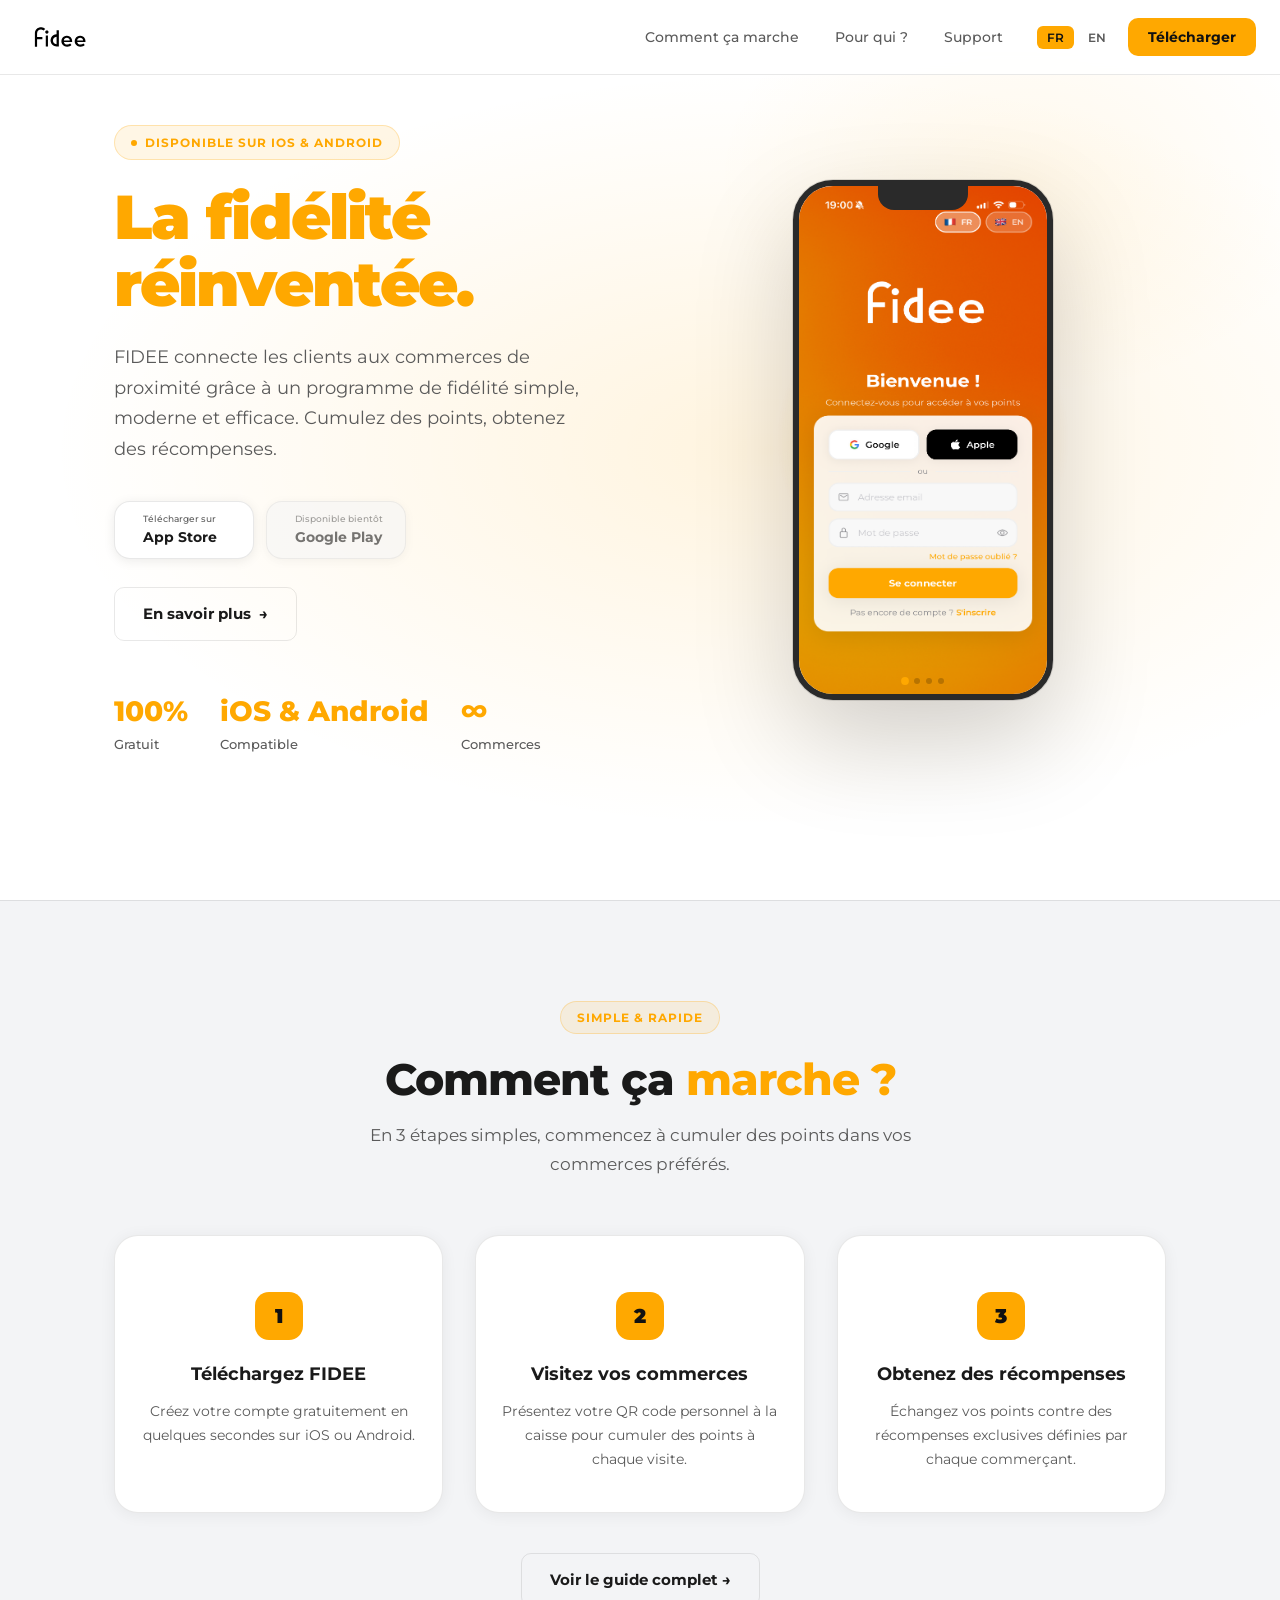
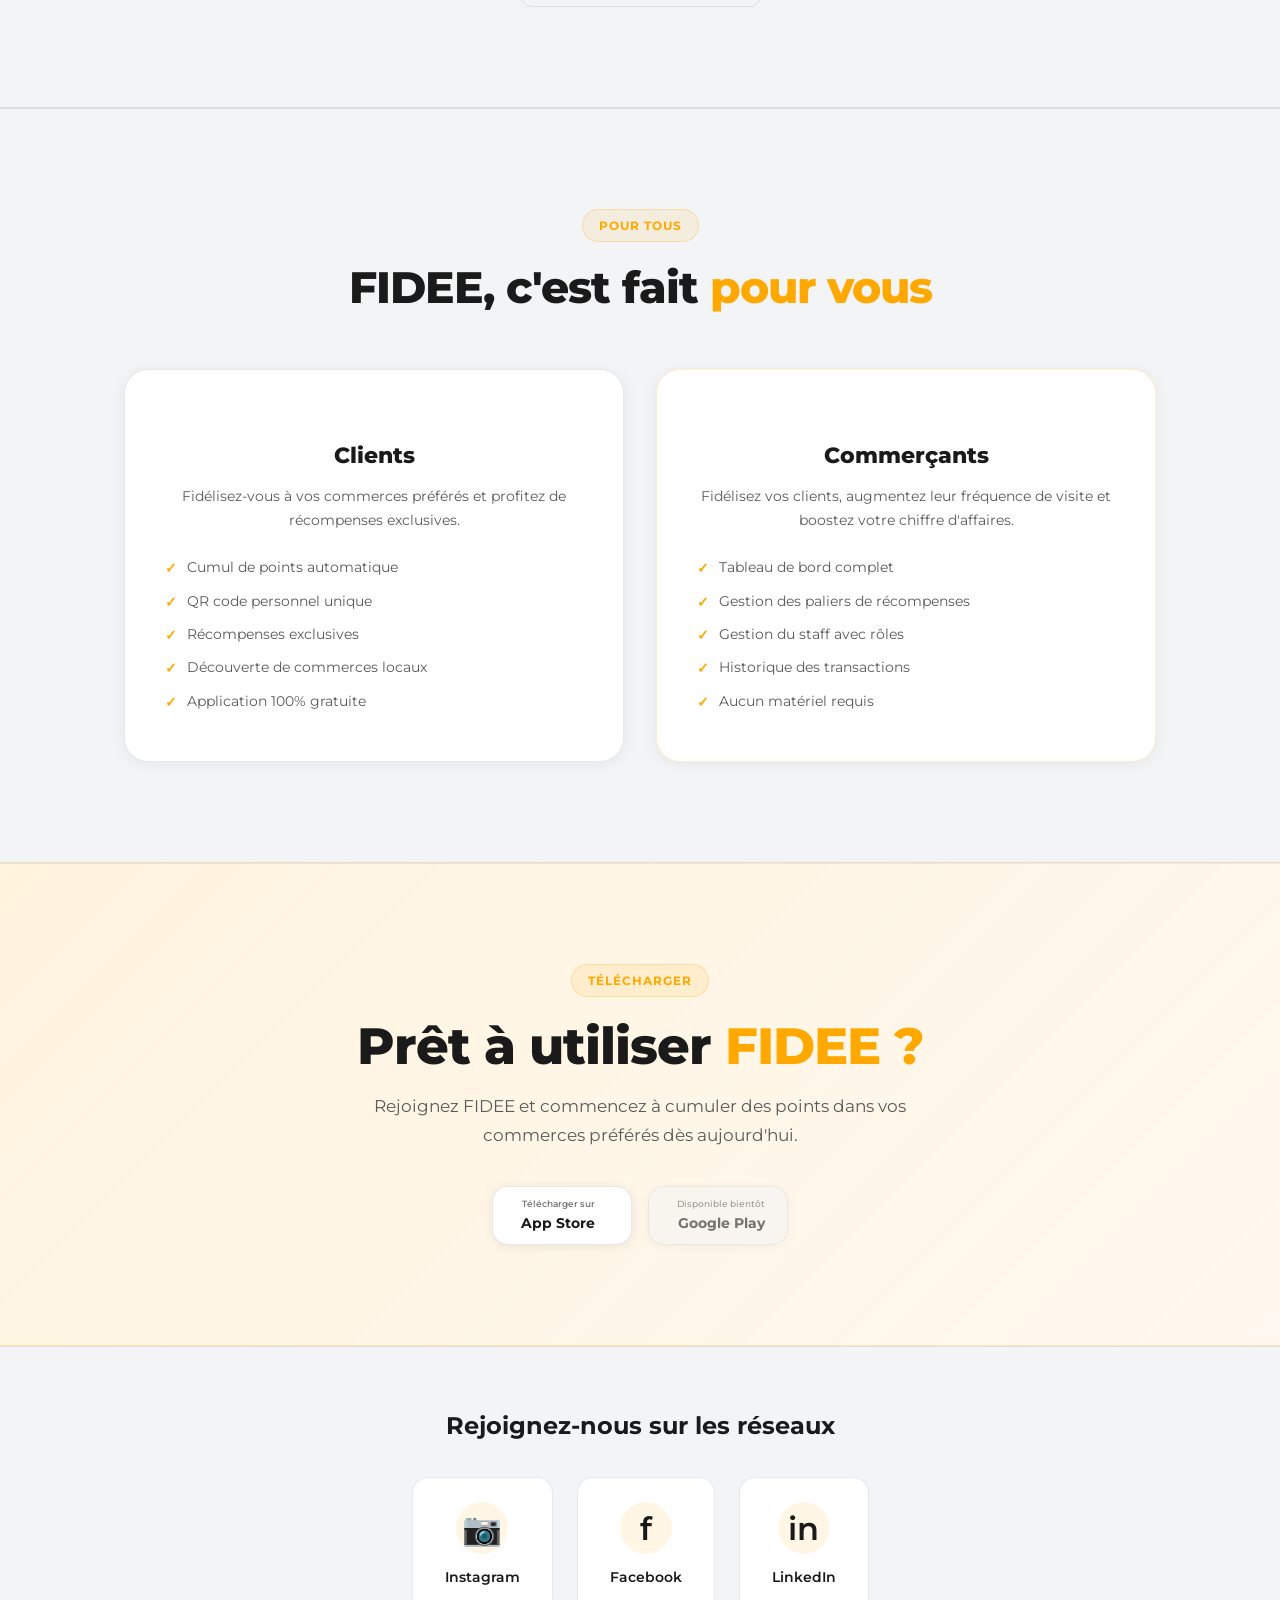
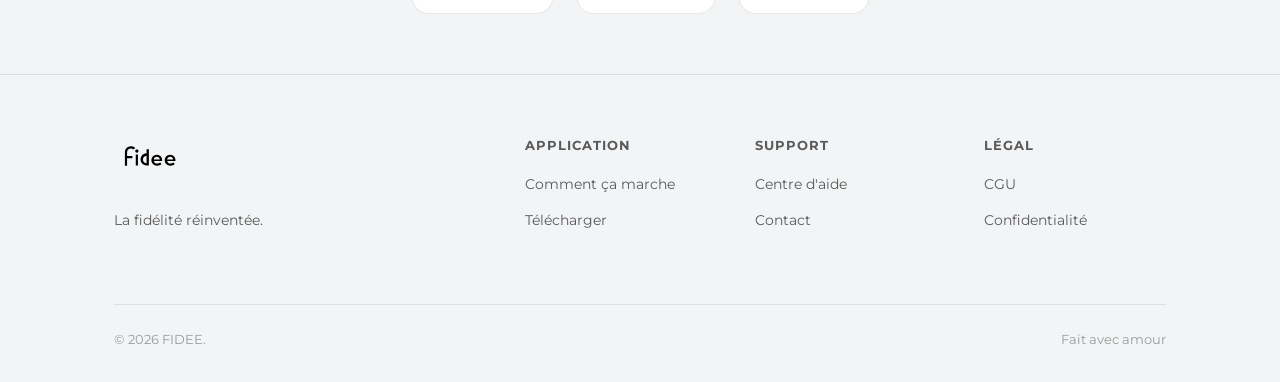
==== index.html @ 2df299da "RS" ====
<!DOCTYPE html>
<html lang="fr">
<head>
  <meta charset="UTF-8">
  <meta name="viewport" content="width=device-width, initial-scale=1.0">
  <title>FIDEE — La fidélité réinventée</title>
  <meta name="description" content="FIDEE connecte les clients aux commerces locaux grâce à un programme de fidélité simple, moderne et efficace.">
  <link rel="icon" type="image/png" href="Design%20sans%20titre%20(1).png">
  <link rel="stylesheet" href="style.css">
  <style>
    /* HERO */
    .hero {
      min-height: 100vh;
      display: flex;
      align-items: center;
      position: relative;
      overflow: hidden;
      padding-top: 80px;
    }

    .hero-bg {
      position: absolute;
      inset: 0;
      background: radial-gradient(ellipse 80% 60% at 60% 50%, rgba(255,168,0,0.13) 0%, transparent 70%),
                  radial-gradient(ellipse 40% 40% at 80% 20%, rgba(255,168,0,0.08) 0%, transparent 60%);
    }

    .hero-grid {
      display: grid;
      grid-template-columns: 1fr 1fr;
      gap: 80px;
      align-items: center;
      position: relative;
      z-index: 1;
    }

    .hero-tag {
      display: inline-flex;
      align-items: center;
      gap: 8px;
      background: rgba(255,168,0,0.1);
      border: 1px solid rgba(255,168,0,0.25);
      border-radius: 100px;
      padding: 7px 16px;
      font-size: 12px;
      font-weight: 700;
      color: var(--primary);
      text-transform: uppercase;
      letter-spacing: 1px;
      margin-bottom: 24px;
      animation: fadeUp 0.5s ease forwards;
    }

    .hero-dot {
      width: 6px; height: 6px;
      background: var(--primary);
      border-radius: 50%;
      animation: pulse 2s infinite;
    }

    .hero-title {
      font-size: clamp(38px, 5vw, 62px);
      font-weight: 900;
      line-height: 1.08;
      letter-spacing: -2px;
      margin-bottom: 24px;
      animation: fadeUp 0.5s ease 0.1s both forwards;
    }

    .hero-title span { color: var(--primary); }

    .hero-subtitle {
      font-size: 18px;
      color: var(--text-secondary);
      line-height: 1.7;
      margin-bottom: 36px;
      max-width: 480px;
      animation: fadeUp 0.5s ease 0.2s both forwards;
    }

    .hero-btns {
      display: flex;
      gap: 12px;
      flex-wrap: wrap;
      animation: fadeUp 0.5s ease 0.3s both forwards;
    }

    .hero-stats {
      display: flex;
      gap: 32px;
      margin-top: 48px;
      animation: fadeUp 0.5s ease 0.4s both forwards;
    }

    .hero-stat-value {
      font-size: 28px;
      font-weight: 800;
      color: var(--primary);
    }

    .hero-stat-label {
      font-size: 13px;
      color: var(--text-secondary);
      font-weight: 500;
    }

    /* PHONE MOCKUP */
    .phone-wrapper {
      display: flex;
      justify-content: center;
      align-items: center;
      position: relative;
      animation: fadeUp 0.5s ease 0.2s both forwards;
    }

    .phone-glow {
      position: absolute;
      width: 300px;
      height: 300px;
      background: radial-gradient(circle, rgba(255,168,0,0.28) 0%, transparent 70%);
      border-radius: 50%;
      animation: float 4s ease-in-out infinite;
    }

    .phone {
      width: 260px;
      height: 520px;
      background: var(--card);
      border-radius: 40px;
      border: 6px solid #2A2A2A;
      box-shadow: 0 40px 100px rgba(0,0,0,0.18), 0 0 0 1px rgba(0,0,0,0.12);
      overflow: hidden;
      position: relative;
      animation: float 4s ease-in-out infinite;
    }

    .phone-notch {
      position: absolute;
      top: 0;
      left: 50%;
      transform: translateX(-50%);
      width: 90px;
      height: 24px;
      background: #2A2A2A;
      border-radius: 0 0 16px 16px;
      z-index: 3;
    }

    .phone-carousel {
      position: relative;
      width: 100%;
      height: 100%;
      overflow: hidden;
    }

    .phone-carousel-track {
      display: flex;
      height: 100%;
      transition: transform 0.5s ease;
    }

    .phone-carousel-slide {
      min-width: 100%;
      height: 100%;
      object-fit: fill;
      display: block;
    }

    .phone-carousel-dots {
      position: absolute;
      bottom: 10px;
      left: 50%;
      transform: translateX(-50%);
      display: flex;
      gap: 6px;
      z-index: 2;
    }

    .phone-carousel-dot {
      width: 6px;
      height: 6px;
      border-radius: 50%;
      background: rgba(0,0,0,0.2);
      cursor: pointer;
      transition: background 0.3s, transform 0.3s;
    }

    .phone-carousel-dot.active {
      background: var(--primary);
      transform: scale(1.3);
    }

    /* HOW IT WORKS */
    .how-bg {
      background: var(--dark-2);
      border-top: 1px solid var(--border);
      border-bottom: 1px solid var(--border);
    }

    .steps {
      display: grid;
      grid-template-columns: repeat(3, 1fr);
      gap: 32px;
      margin-top: 56px;
    }

    .step {
      text-align: center;
      padding: 40px 24px;
      background: #FFFFFF;
      border: 1px solid var(--border);
      border-radius: var(--radius-xl);
      position: relative;
      transition: all 0.3s;
      box-shadow: 0 2px 16px rgba(0,0,0,0.06);
    }

    .step:hover {
      border-color: rgba(255,168,0,0.3);
      transform: translateY(-6px);
    }

    .step-num {
      width: 48px;
      height: 48px;
      background: var(--primary);
      color: #111111;
      font-weight: 900;
      font-size: 20px;
      border-radius: 14px;
      display: flex;
      align-items: center;
      justify-content: center;
      margin: 0 auto 20px;
    }

    .step-emoji {
      font-size: 40px;
      margin-bottom: 16px;
      display: block;
    }

    .step h3 {
      font-size: 18px;
      font-weight: 700;
      margin-bottom: 12px;
    }

    .step p {
      font-size: 14px;
      color: var(--text-secondary);
      line-height: 1.7;
    }

    /* FEATURES */
    .features-grid {
      display: grid;
      grid-template-columns: 1fr 1fr;
      gap: 24px;
      margin-top: 56px;
    }

    .feature-card {
      background: #FFFFFF;
      border: 1px solid var(--border);
      border-radius: var(--radius-xl);
      padding: 36px;
      transition: all 0.3s;
      box-shadow: 0 2px 16px rgba(0,0,0,0.06);
    }

    .feature-card:hover {
      border-color: rgba(255,168,0,0.2);
      transform: translateY(-4px);
    }

    .feature-card.featured {
      background: linear-gradient(135deg, rgba(255,168,0,0.14) 0%, rgba(255,140,0,0.06) 100%);
      border-color: rgba(255,168,0,0.35);
      grid-column: 1 / -1;
    }

    .feature-icon {
      font-size: 36px;
      margin-bottom: 20px;
      display: block;
    }

    .feature-card h3 {
      font-size: 20px;
      font-weight: 700;
      margin-bottom: 12px;
    }

    .feature-card p {
      font-size: 14px;
      color: var(--text-secondary);
      line-height: 1.7;
    }

    /* FOR WHOM */
    .for-whom-grid {
      display: flex;
      justify-content: center;
      gap: 32px;
      margin-top: 56px;
      max-width: 1040px;
      margin-left: auto;
      margin-right: auto;
      flex-wrap: wrap;
    }

    .audience-card {
      background: #FFFFFF;
      border: 1px solid var(--border);
      border-radius: var(--radius-xl);
      padding: 48px 40px;
      text-align: center;
      transition: all 0.3s;
      flex: 1 1 420px;
      max-width: 500px;
      box-shadow: 0 2px 16px rgba(0,0,0,0.06);
    }

    .audience-card:hover {
      border-color: rgba(255,168,0,0.3);
      transform: translateY(-6px);
    }

    .audience-emoji {
      font-size: 52px;
      margin-bottom: 20px;
      display: block;
    }

    .audience-card h3 {
      font-size: 22px;
      font-weight: 800;
      margin-bottom: 12px;
    }

    .audience-card p {
      font-size: 14px;
      color: var(--text-secondary);
      line-height: 1.7;
      margin-bottom: 24px;
    }

    .audience-perks {
      list-style: none;
      text-align: left;
      display: flex;
      flex-direction: column;
      gap: 10px;
    }

    .audience-perks li {
      display: flex;
      align-items: flex-start;
      gap: 10px;
      font-size: 14px;
      color: var(--text-secondary);
    }

    .audience-perks li::before {
      content: '✓';
      color: var(--primary);
      font-weight: 800;
      flex-shrink: 0;
      margin-top: 1px;
    }

    /* CTA */
    .cta-section {
      background: linear-gradient(135deg, rgba(255,168,0,0.13) 0%, rgba(255,140,0,0.06) 100%);
      border-top: 1px solid rgba(255,168,0,0.22);
      border-bottom: 1px solid rgba(255,168,0,0.22);
      text-align: center;
      padding: 100px 0;
    }

    .cta-section .section-title { font-size: clamp(32px, 4vw, 52px); }

    .store-btns {
      display: flex;
      gap: 16px;
      justify-content: center;
      margin-top: 36px;
      flex-wrap: wrap;
    }

    .store-btn {
      display: flex;
      align-items: center;
      gap: 12px;
      background: #FFFFFF;
      border: 1.5px solid var(--border);
      border-radius: var(--radius);
      padding: 10px 16px;
      text-decoration: none;
      color: var(--text);
      transition: all 0.2s;
      min-width: 140px;
      box-shadow: 0 2px 12px rgba(0,0,0,0.08);
    }

    .store-btn:hover {
      border-color: var(--primary);
      transform: translateY(-2px);
    }

    .store-btn-disabled {
      opacity: 0.6;
      cursor: not-allowed;
      background: #F5F5F5;
    }

    .store-btn-disabled:hover {
      transform: none;
      border-color: var(--border);
    }

    .store-btn-icon { font-size: 24px; }

    .store-btn-sub {
      font-size: 9px;
      color: var(--text-secondary);
      font-weight: 500;
    }

    .store-btn-name {
      font-size: 14px;
      font-weight: 700;
    }

    /* SOCIAL SECTION */
    .social-section {
      padding: 60px 0;
      background: var(--dark-2);
      border-top: 1px solid var(--border);
    }

    .social-title {
      font-size: 24px;
      font-weight: 700;
      margin-bottom: 32px;
      color: var(--text);
    }

    .social-links {
      display: flex;
      justify-content: center;
      gap: 24px;
      flex-wrap: wrap;
    }

    .social-btn {
      display: flex;
      flex-direction: column;
      align-items: center;
      gap: 12px;
      padding: 24px 32px;
      background: var(--card);
      border: 1.5px solid var(--border);
      border-radius: var(--radius);
      text-decoration: none;
      color: var(--text);
      font-weight: 600;
      font-size: 14px;
      transition: all 0.3s;
    }

    .social-btn:hover {
      border-color: var(--primary);
      transform: translateY(-4px);
      box-shadow: 0 8px 24px rgba(0,0,0,0.1);
    }

    .social-icon {
      font-size: 32px;
      display: flex;
      align-items: center;
      justify-content: center;
      width: 52px;
      height: 52px;
      background: rgba(255,168,0,0.1);
      border-radius: 50%;
    }

    .social-btn.instagram:hover .social-icon {
      background: linear-gradient(135deg, #667eea 0%, #764ba2 100%);
      color: white;
    }

    .social-btn.facebook:hover .social-icon {
      background: #1877F2;
      color: white;
    }

    .social-btn.linkedin:hover .social-icon {
      background: #0A66C2;
      color: white;
    }

    @media (max-width: 768px) {
      .social-section { padding: 40px 0; }
      .social-links { gap: 16px; }
      .social-btn { padding: 16px 20px; }
      .social-icon { width: 40px; height: 40px; font-size: 24px; }
      .hero-grid { grid-template-columns: 1fr; gap: 48px; }
      .phone-wrapper { order: -1; }
      .steps { grid-template-columns: 1fr; }
      .features-grid { grid-template-columns: 1fr; }
      .feature-card.featured { grid-column: auto; }
      .for-whom-grid {
        flex-direction: column;
        align-items: center;
      }
      .audience-card {
        width: 100%;
        max-width: 560px;
      }
      .hero-stats { gap: 20px; }
    }
  </style>
</head>
<body>

<div id="navbar-placeholder"></div>
<div id="mobilenav-placeholder"></div>

<!-- HERO -->
<section class="hero">
  <div class="hero-bg"></div>
  <div class="container">
    <div class="hero-grid">
      <div>
        <div class="hero-tag">
          <span class="hero-dot"></span>
          <span data-fr="Disponible sur iOS & Android" data-en="Available on iOS & Android">Disponible sur iOS & Android</span>
        </div>
        <h1 class="hero-title">
          <span data-fr="La fidélité" data-en="Loyalty">La fidélité</span><br>
          <span data-fr="réinventée." data-en="reinvented.">réinventée.</span>
        </h1>
        <p class="hero-subtitle" data-fr="FIDEE connecte les clients aux commerces de proximité grâce à un programme de fidélité simple, moderne et efficace. Cumulez des points, obtenez des récompenses." data-en="FIDEE connects customers to local businesses through a simple, modern and effective loyalty program. Earn points, get rewards.">
          FIDEE connecte les clients aux commerces de proximité grâce à un programme de fidélité simple, moderne et efficace. Cumulez des points, obtenez des récompenses.
        </p>
        <div class="hero-btns">
          <a href="#" class="store-btn">
            <span class="store-btn-icon"></span>
            <div>
              <div class="store-btn-sub" data-fr="Télécharger sur" data-en="Download on">Télécharger sur</div>
              <div class="store-btn-name">App Store</div>
            </div>
          </a>
          <div class="store-btn store-btn-disabled">
            <span class="store-btn-icon"></span>
            <div>
              <div class="store-btn-sub" data-fr="Disponible bientôt" data-en="Coming soon">Disponible bientôt</div>
              <div class="store-btn-name">Google Play</div>
            </div>
          </div>
          <a href="comment-ca-marche.html" class="btn btn-outline" style="margin-top: 16px;">
            <span data-fr="En savoir plus" data-en="Learn more">En savoir plus</span> →
          </a>
        </div>
        <div class="hero-stats">
          <div>
            <div class="hero-stat-value">100%</div>
            <div class="hero-stat-label" data-fr="Gratuit" data-en="Free">Gratuit</div>
          </div>
          <div>
            <div class="hero-stat-value">iOS & Android</div>
            <div class="hero-stat-label" data-fr="Compatible" data-en="Compatible">Compatible</div>
          </div>
          <div>
            <div class="hero-stat-value">∞</div>
            <div class="hero-stat-label" data-fr="Commerces" data-en="Merchants">Commerces</div>
          </div>
        </div>
      </div>

      <!-- PHONE MOCKUP -->
      <div class="phone-wrapper">
        <div class="phone-glow"></div>
        <div class="phone">
          <div class="phone-notch"></div>
          <div class="phone-carousel">
            <div class="phone-carousel-track">
              <img src="screenshots/screen1.PNG" data-src-fr="screenshots/screen1.PNG" data-src-en="screenshots/screen1en.PNG" alt="Capture d'écran 1" class="phone-carousel-slide" />
              <img src="screenshots/screen2.jpg" data-src-fr="screenshots/screen2.jpg" data-src-en="screenshots/screen2en.jpg" alt="Capture d'écran 2" class="phone-carousel-slide" />
              <img src="screenshots/screen3.jpg" data-src-fr="screenshots/screen3.jpg" data-src-en="screenshots/screen3en.jpg" alt="Capture d'écran 3" class="phone-carousel-slide" />
              <img src="screenshots/screen4.jpg" data-src-fr="screenshots/screen4.jpg" data-src-en="screenshots/screen4en.jpg" alt="Capture d'écran 4" class="phone-carousel-slide" />
            </div>
            <div class="phone-carousel-dots">
              <span class="phone-carousel-dot active"></span>
              <span class="phone-carousel-dot"></span>
              <span class="phone-carousel-dot"></span>
              <span class="phone-carousel-dot"></span>
            </div>
          </div>
        </div>
      </div>
    </div>
  </div>
</section>

<!-- COMMENT CA MARCHE -->
<section class="how-bg" id="comment-ca-marche">
  <div class="container">
    <div class="text-center">
      <div class="section-tag"><span data-fr="Simple & Rapide" data-en="Simple & Fast">Simple & Rapide</span></div>
      <h2 class="section-title" data-fr="Comment ça <span>marche ?</span>" data-en="How does it <span>work?</span>">Comment ça <span>marche ?</span></h2>
      <p class="section-subtitle" data-fr="En 3 étapes simples, commencez à cumuler des points dans vos commerces préférés." data-en="In 3 simple steps, start earning points at your favorite stores.">
        En 3 étapes simples, commencez à cumuler des points dans vos commerces préférés.
      </p>
    </div>
    <div class="steps">
      <div class="step">
        <span class="step-emoji"></span>
        <div class="step-num">1</div>
        <h3 data-fr="Téléchargez FIDEE" data-en="Download FIDEE">Téléchargez FIDEE</h3>
        <p data-fr="Créez votre compte gratuitement en quelques secondes sur iOS ou Android." data-en="Create your account for free in just a few seconds on iOS or Android.">
          Créez votre compte gratuitement en quelques secondes sur iOS ou Android.
        </p>
      </div>
      <div class="step">
        <span class="step-emoji"></span>
        <div class="step-num">2</div>
        <h3 data-fr="Visitez vos commerces" data-en="Visit your stores">Visitez vos commerces</h3>
        <p data-fr="Présentez votre QR code personnel à la caisse pour cumuler des points à chaque visite." data-en="Show your personal QR code at checkout to earn points on every visit.">
          Présentez votre QR code personnel à la caisse pour cumuler des points à chaque visite.
        </p>
      </div>
      <div class="step">
        <span class="step-emoji"></span>
        <div class="step-num">3</div>
        <h3 data-fr="Obtenez des récompenses" data-en="Get rewards">Obtenez des récompenses</h3>
        <p data-fr="Échangez vos points contre des récompenses exclusives définies par chaque commerçant." data-en="Redeem your points for exclusive rewards defined by each merchant.">
          Échangez vos points contre des récompenses exclusives définies par chaque commerçant.
        </p>
      </div>
    </div>
    <div style="text-align:center; margin-top:40px;">
      <a href="comment-ca-marche.html" class="btn btn-outline" data-fr="Voir le guide complet →" data-en="See full guide →">Voir le guide complet →</a>
    </div>
  </div>
</section>

<!-- POUR QUI -->
<section class="how-bg" id="pour-qui">
  <div class="container">
    <div class="text-center">
      <div class="section-tag"><span data-fr="Pour tous" data-en="For everyone">Pour tous</span></div>
      <h2 class="section-title" data-fr="FIDEE, c'est fait <span>pour vous</span>" data-en="FIDEE is made <span>for you</span>">FIDEE, c'est fait <span>pour vous</span></h2>
    </div>
    <div class="for-whom-grid">
      <div class="audience-card">
        <span class="audience-emoji"></span>
        <h3 data-fr="Clients" data-en="Customers">Clients</h3>
        <p data-fr="Fidélisez-vous à vos commerces préférés et profitez de récompenses exclusives." data-en="Stay loyal to your favorite stores and enjoy exclusive rewards.">
          Fidélisez-vous à vos commerces préférés et profitez de récompenses exclusives.
        </p>
        <ul class="audience-perks">
          <li data-fr="Cumul de points automatique" data-en="Automatic points accumulation">Cumul de points automatique</li>
          <li data-fr="QR code personnel unique" data-en="Unique personal QR code">QR code personnel unique</li>
          <li data-fr="Récompenses exclusives" data-en="Exclusive rewards">Récompenses exclusives</li>
          <li data-fr="Découverte de commerces locaux" data-en="Local store discovery">Découverte de commerces locaux</li>
          <li data-fr="Application 100% gratuite" data-en="100% free app">Application 100% gratuite</li>
        </ul>
      </div>
      <div class="audience-card" style="border-color: rgba(255,168,0,0.2);">
        <span class="audience-emoji"></span>
        <h3 data-fr="Commerçants" data-en="Merchants">Commerçants</h3>
        <p data-fr="Fidélisez vos clients, augmentez leur fréquence de visite et boostez votre chiffre d'affaires." data-en="Retain customers, increase visit frequency and boost your revenue.">
          Fidélisez vos clients, augmentez leur fréquence de visite et boostez votre chiffre d'affaires.
        </p>
        <ul class="audience-perks">
          <li data-fr="Tableau de bord complet" data-en="Complete dashboard">Tableau de bord complet</li>
          <li data-fr="Gestion des paliers de récompenses" data-en="Reward tier management">Gestion des paliers de récompenses</li>
          <li data-fr="Gestion du staff avec rôles" data-en="Staff management with roles">Gestion du staff avec rôles</li>
          <li data-fr="Historique des transactions" data-en="Transaction history">Historique des transactions</li>
          <li data-fr="Aucun matériel requis" data-en="No hardware required">Aucun matériel requis</li>
        </ul>
      </div>
    </div>
  </div>
</section>

<!-- CTA -->
<section class="cta-section" id="telecharger">
  <div class="container">
    <div class="section-tag" style="margin: 0 auto 20px;"><span data-fr="Télécharger" data-en="Download">Télécharger</span></div>
    <h2 class="section-title" data-fr="Prêt à utiliser <span>FIDEE ?</span>" data-en="Ready to use <span>FIDEE?</span>">Prêt à utiliser <span>FIDEE ?</span></h2>
    <p class="section-subtitle" style="margin: 16px auto 0;" data-fr="Rejoignez FIDEE et commencez à cumuler des points dans vos commerces préférés dès aujourd'hui." data-en="Join FIDEE and start earning points at your favorite stores today.">
      Rejoignez FIDEE et commencez à cumuler des points dans vos commerces préférés dès aujourd'hui.
    </p>
    <div class="store-btns">
      <a href="#" class="store-btn">
        <span class="store-btn-icon"></span>
        <div>
          <div class="store-btn-sub" data-fr="Télécharger sur" data-en="Download on">Télécharger sur</div>
          <div class="store-btn-name">App Store</div>
        </div>
      </a>
      <div class="store-btn store-btn-disabled">
        <span class="store-btn-icon"></span>
        <div>
          <div class="store-btn-sub" data-fr="Disponible bientôt" data-en="Coming soon">Disponible bientôt</div>
          <div class="store-btn-name">Google Play</div>
        </div>
      </div>
    </div>
  </div>
</section>

<!-- SOCIAL NETWORKS -->
<section class="social-section">
  <div class="container">
    <div class="text-center">
      <h3 class="social-title" data-fr="Rejoignez-nous sur les réseaux" data-en="Follow us on social media">Rejoignez-nous sur les réseaux</h3>
    </div>
    <div class="social-links">
      <a href="https://www.instagram.com/fidee.app?igsh=MTVkeThjeGxtbGU3aQ==" target="_blank" class="social-btn instagram">
        <span class="social-icon">📷</span>
        <span data-fr="Instagram" data-en="Instagram">Instagram</span>
      </a>
      <a href="https://www.facebook.com/share/18QEkgE79X/?mibextid=wwXIfr" target="_blank" class="social-btn facebook">
        <span class="social-icon">f</span>
        <span data-fr="Facebook" data-en="Facebook">Facebook</span>
      </a>
      <a href="https://www.linkedin.com/company/fidee-app/" target="_blank" class="social-btn linkedin">
        <span class="social-icon">in</span>
        <span data-fr="LinkedIn" data-en="LinkedIn">LinkedIn</span>
      </a>
    </div>
  </div>
</section>

<div id="footer-placeholder"></div>

<script src="components.js"></script>
<script>
  initComponents();

  // SMOOTH SECTIONS
  document.querySelectorAll('a[href^="#"]').forEach(function (anchor) {
    anchor.addEventListener('click', function (e) {
      var target = document.querySelector(this.getAttribute('href'));
      if (target) {
        e.preventDefault();
        target.scrollIntoView({ behavior: 'smooth', block: 'start' });
      }
    });
  });

  // PHONE CAROUSEL
  (function() {
    var track = document.querySelector('.phone-carousel-track');
    var dots = document.querySelectorAll('.phone-carousel-dot');
    var slides = document.querySelectorAll('.phone-carousel-slide');
    var current = 0;
    var total = slides.length;

    function updateSlidesSrc(lang) {
      slides.forEach(function(s) {
        var src = s.getAttribute('data-src-' + lang);
        if (src) s.src = src;
      });
    }

    function goTo(index) {
      current = (index + total) % total;
      track.style.transform = 'translateX(-' + (current * 100) + '%)';
      dots.forEach(function(d, i) {
        d.classList.toggle('active', i === current);
      });
    }

    dots.forEach(function(dot, i) {
      dot.addEventListener('click', function() { goTo(i); });
    });

    setInterval(function() { goTo(current + 1); }, 3500);

    // Switch screenshots on language change
    updateSlidesSrc(window.currentLang);
    window._onLangChange = function(lang) { updateSlidesSrc(lang); };
  })();
</script>
</body>
</html>
---- style.css ----
@import url('https://fonts.googleapis.com/css2?family=Montserrat:wght@300;400;500;600;700;800;900&display=swap');

:root {
  --primary: #FFA800;
  --primary-dark: #E09600;
  --primary-light: #FFF3D6;
  --dark: #0F0F0F;
  --dark-2: #F3F4F6;
  --dark-3: #E9EAED;
  --card: #FFFFFF;
  --text: #1A1A1A;
  --text-secondary: #5A5A5A;
  --text-muted: #9A9A9A;
  --border: rgba(0,0,0,0.09);
  --radius: 16px;
  --radius-sm: 10px;
  --radius-xl: 24px;
  --shadow: 0 20px 60px rgba(0,0,0,0.1);
  --shadow-orange: 0 8px 32px rgba(255,168,0,0.2);
}

* { margin: 0; padding: 0; box-sizing: border-box; }

html { scroll-behavior: smooth; overflow-x: hidden; }

body {
  font-family: 'Montserrat', sans-serif;
  background: #FFFFFF;
  color: var(--text);
  line-height: 1.6;
}

/* NAV */
nav {
  position: fixed;
  top: 0; left: 0; right: 0;
  z-index: 100;
  padding: 16px 24px;
  display: flex;
  align-items: center;
  justify-content: space-between;
  background: rgba(255,255,255,0.88);
  backdrop-filter: blur(20px);
  border-bottom: 1px solid var(--border);
  transition: all 0.3s;
}

.nav-logo {
  display: flex;
  align-items: center;
  gap: 0;
  text-decoration: none;
  height: 42px;
  overflow: visible;
  flex-shrink: 0;
}

.nav-logo-image {
  height: 52px;
  width: auto;
  display: block;
  filter: invert(1);
}

.nav-links {
  display: flex;
  align-items: center;
  gap: 8px;
  list-style: none;
}

.nav-links a {
  text-decoration: none;
  color: var(--text-secondary);
  font-size: 14px;
  font-weight: 500;
  padding: 8px 14px;
  border-radius: var(--radius-sm);
  transition: all 0.2s;
}

.nav-links a:hover { color: var(--text); background: var(--card); }

.nav-cta {
  background: var(--primary) !important;
  color: #111111 !important;
  font-weight: 700 !important;
  padding: 10px 20px !important;
  border-radius: var(--radius-sm) !important;
}

.nav-cta:hover { background: var(--primary-dark) !important; }

.lang-switcher {
  display: flex;
  gap: 4px;
  background: var(--card);
  border-radius: 8px;
  padding: 4px;
  margin-left: 8px;
}

.lang-btn {
  background: none;
  border: none;
  color: var(--text-secondary);
  font-family: 'Montserrat', sans-serif;
  font-size: 12px;
  font-weight: 600;
  padding: 4px 10px;
  border-radius: 6px;
  cursor: pointer;
  transition: all 0.2s;
}

.lang-btn.active {
  background: var(--primary);
  color: #111111;
}

.hamburger {
  display: none;
  flex-direction: column;
  gap: 5px;
  cursor: pointer;
  padding: 8px;
  background: none;
  border: none;
  touch-action: manipulation;
  -webkit-tap-highlight-color: transparent;
}

.hamburger span {
  width: 24px;
  height: 2px;
  background: var(--text);
  border-radius: 2px;
  transition: all 0.3s;
}

/* CONTAINER */
.container {
  max-width: 1100px;
  margin: 0 auto;
  padding: 0 24px;
}

/* SECTIONS */
section { padding: 100px 0; }

.section-tag {
  display: inline-flex;
  align-items: center;
  gap: 8px;
  background: rgba(255,168,0,0.1);
  border: 1px solid rgba(255,168,0,0.25);
  border-radius: 100px;
  padding: 6px 16px;
  font-size: 12px;
  font-weight: 700;
  color: var(--primary);
  text-transform: uppercase;
  letter-spacing: 1px;
  margin-bottom: 20px;
}

.section-title {
  font-size: clamp(28px, 4vw, 44px);
  font-weight: 800;
  line-height: 1.15;
  letter-spacing: -1px;
  margin-bottom: 16px;
}

.section-title span { color: var(--primary); }

.section-subtitle {
  font-size: 17px;
  color: var(--text-secondary);
  max-width: 560px;
  line-height: 1.7;
}

.text-center { text-align: center; }
.text-center .section-subtitle { margin: 0 auto; }

/* BUTTONS */
.btn {
  display: inline-flex;
  align-items: center;
  gap: 8px;
  padding: 14px 28px;
  border-radius: var(--radius-sm);
  font-family: 'Montserrat', sans-serif;
  font-size: 15px;
  font-weight: 700;
  text-decoration: none;
  cursor: pointer;
  border: none;
  transition: all 0.2s;
}

.btn-primary {
  background: var(--primary);
  color: #111111;
  box-shadow: var(--shadow-orange);
}

.btn-primary:hover {
  background: var(--primary-dark);
  transform: translateY(-2px);
  box-shadow: 0 12px 40px rgba(255,168,0,0.35);
}

.btn-outline {
  background: transparent;
  color: var(--text);
  border: 1.5px solid var(--border);
}

.btn-outline:hover {
  border-color: var(--primary);
  color: var(--primary);
  transform: translateY(-2px);
}

/* CARDS */
.card {
  background: var(--card);
  border: 1px solid var(--border);
  border-radius: var(--radius-xl);
  padding: 32px;
  transition: all 0.3s;
}

.card:hover {
  border-color: rgba(255,168,0,0.2);
  transform: translateY(-4px);
  box-shadow: var(--shadow);
}

/* GRID */
.grid-2 { display: grid; grid-template-columns: 1fr 1fr; gap: 24px; }
.grid-3 { display: grid; grid-template-columns: repeat(3, 1fr); gap: 24px; }
.grid-4 { display: grid; grid-template-columns: repeat(4, 1fr); gap: 20px; }

/* BADGE */
.badge {
  display: inline-flex;
  align-items: center;
  gap: 6px;
  padding: 4px 12px;
  border-radius: 100px;
  font-size: 12px;
  font-weight: 600;
}

.badge-orange { background: rgba(255,168,0,0.15); color: var(--primary); }
.badge-green { background: rgba(52,199,89,0.15); color: #34C759; }
.badge-blue { background: rgba(74,144,226,0.15); color: #4A90E2; }

/* DIVIDER */
.divider {
  height: 1px;
  background: var(--border);
  margin: 0;
}

/* FOOTER */
footer {
  background: var(--dark-2);
  border-top: 1px solid var(--border);
  border-bottom: none;
  padding: 60px 0 32px;
}

.footer-grid {
  display: grid;
  grid-template-columns: 2fr 1fr 1fr 1fr;
  gap: 48px;
  margin-bottom: 48px;
}

.footer-brand p {
  color: var(--text-secondary);
  font-size: 14px;
  line-height: 1.7;
  margin: 16px 0 24px;
  max-width: 280px;
}

.footer-title {
  font-size: 13px;
  font-weight: 700;
  text-transform: uppercase;
  letter-spacing: 1px;
  color: var(--text-secondary);
  margin-bottom: 16px;
}

.footer-links {
  list-style: none;
  display: flex;
  flex-direction: column;
  gap: 10px;
}

.footer-links a {
  text-decoration: none;
  color: var(--text-secondary);
  font-size: 14px;
  transition: color 0.2s;
}

.footer-links a:hover { color: var(--primary); }

.footer-bottom {
  display: flex;
  justify-content: space-between;
  align-items: center;
  padding-top: 24px;
  border-top: 1px solid var(--border);
  font-size: 13px;
  color: var(--text-muted);
}

/* PAGE HERO */
.page-hero {
  padding: 140px 0 80px;
  text-align: center;
}

.page-hero .section-subtitle {
  margin: 0 auto;
  text-align: center;
}

.page-hero .section-title {
  font-size: clamp(32px, 5vw, 52px);
}

/* PROSE */
.prose h2 {
  font-size: 22px;
  font-weight: 700;
  color: var(--text);
  margin: 40px 0 16px;
}

.prose h3 {
  font-size: 17px;
  font-weight: 600;
  color: var(--text);
  margin: 24px 0 12px;
}

.prose p {
  color: var(--text-secondary);
  font-size: 15px;
  line-height: 1.8;
  margin-bottom: 16px;
}

.prose ul {
  color: var(--text-secondary);
  font-size: 15px;
  line-height: 1.8;
  margin: 0 0 16px 20px;
}

.prose li { margin-bottom: 8px; }

.prose a { color: var(--primary); text-decoration: none; }
.prose a:hover { text-decoration: underline; }

/* HIGHLIGHT BOX */
.highlight-box {
  background: rgba(255,168,0,0.06);
  border: 1px solid rgba(255,168,0,0.2);
  border-radius: var(--radius);
  padding: 24px;
  margin: 24px 0;
}

/* RESPONSIVE */
@media (max-width: 768px) {
  .nav-links { display: none; }
  .hamburger { display: flex; }
  .grid-2, .grid-3, .grid-4 { grid-template-columns: 1fr; }
  .footer-grid { grid-template-columns: 1fr 1fr; }
  section { padding: 60px 0; }
  .page-hero { padding: 120px 0 60px; }
}

@media (max-width: 480px) {
  .footer-grid { grid-template-columns: 1fr; }
  .footer-bottom { flex-direction: column; gap: 8px; text-align: center; }
}

/* ANIMATIONS */
@keyframes fadeUp {
  from { opacity: 0; transform: translateY(30px); }
  to { opacity: 1; transform: translateY(0); }
}

@keyframes float {
  0%, 100% { transform: translateY(0); }
  50% { transform: translateY(-12px); }
}

@keyframes pulse {
  0%, 100% { opacity: 1; }
  50% { opacity: 0.5; }
}

.animate-fadeup { animation: fadeUp 0.6s ease forwards; }
.animate-float { animation: float 4s ease-in-out infinite; }

/* MOBILE NAV */
.mobile-nav {
  display: none;
  position: absolute;
  top: 100%;
  left: 0;
  right: 0;
  background: var(--dark-2);
  border-bottom: 1px solid var(--border);
  padding: 16px 24px 24px;
  flex-direction: column;
  gap: 4px;
}

.mobile-nav.open { display: flex; }

.mobile-nav a {
  text-decoration: none;
  color: var(--text-secondary);
  font-size: 15px;
  font-weight: 500;
  padding: 12px 16px;
  border-radius: var(--radius-sm);
  transition: all 0.2s;
}

.mobile-nav a:hover { background: var(--card); color: var(--text); }
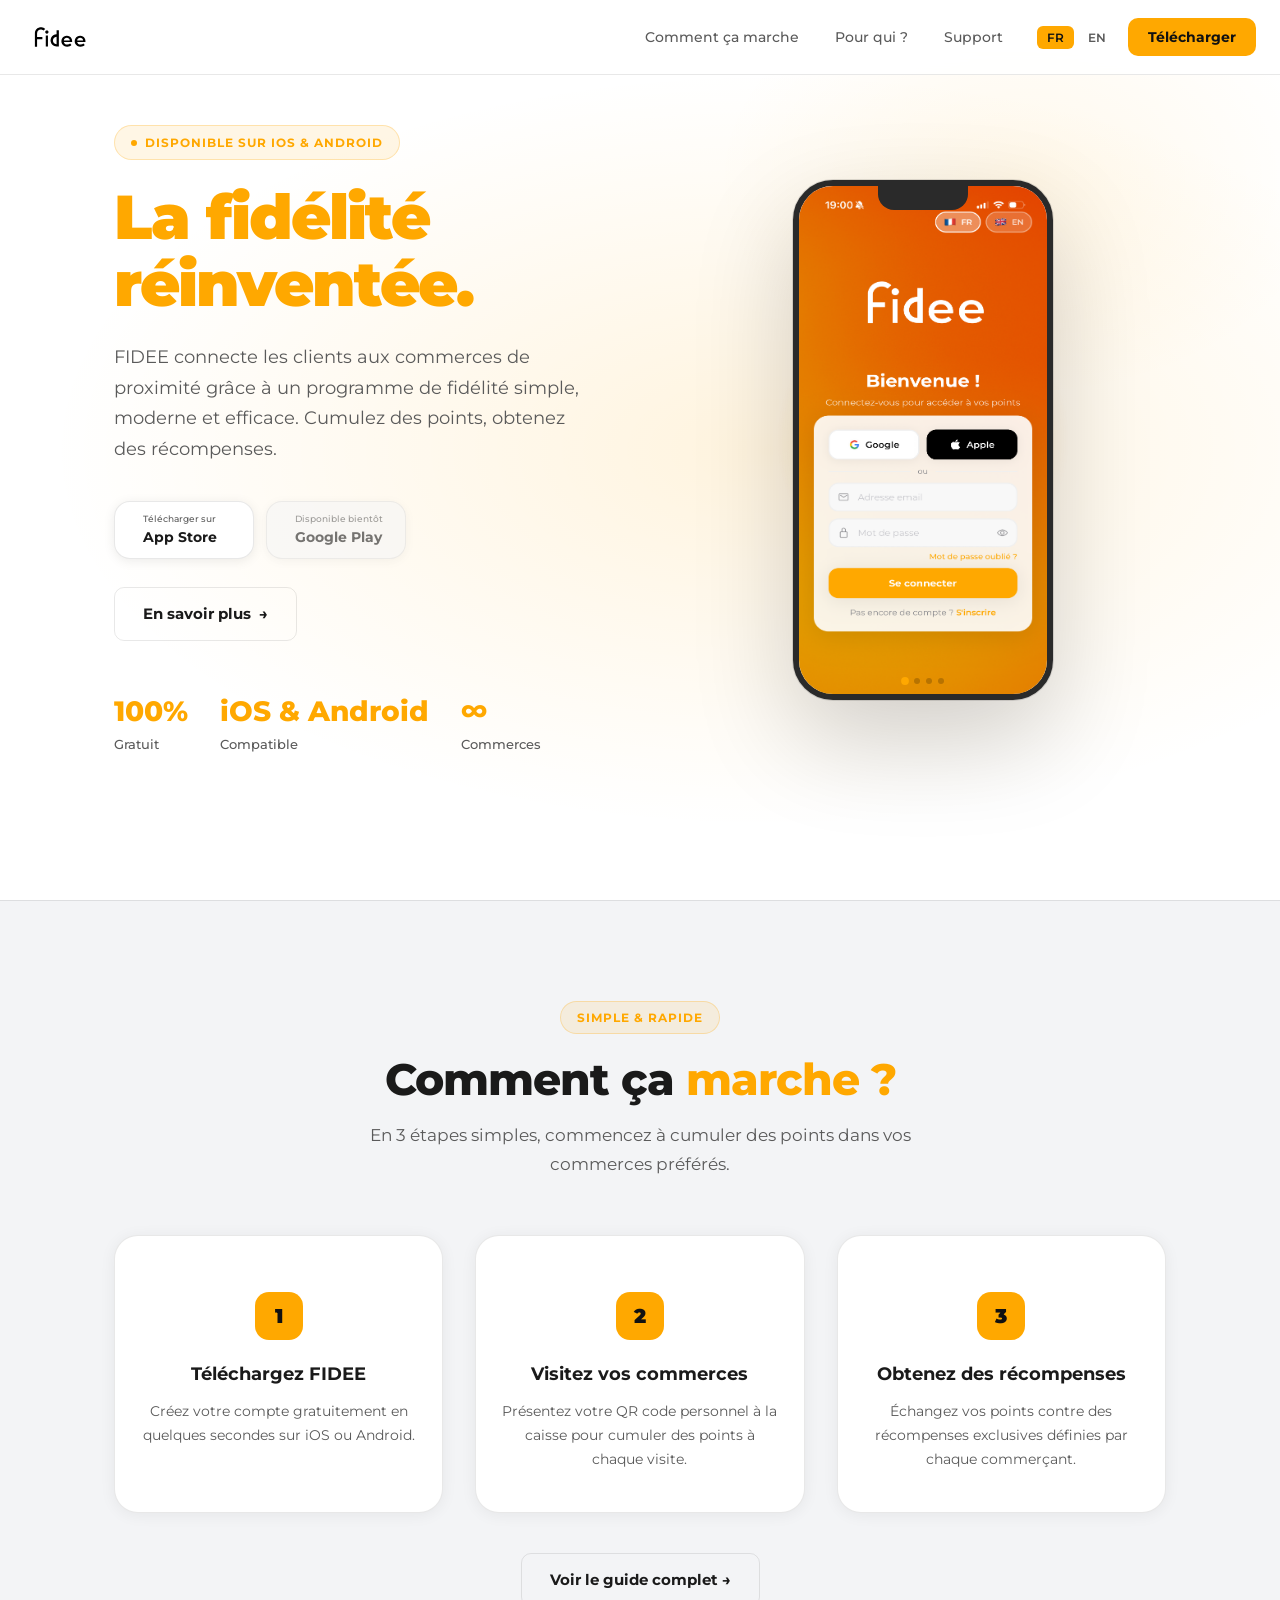
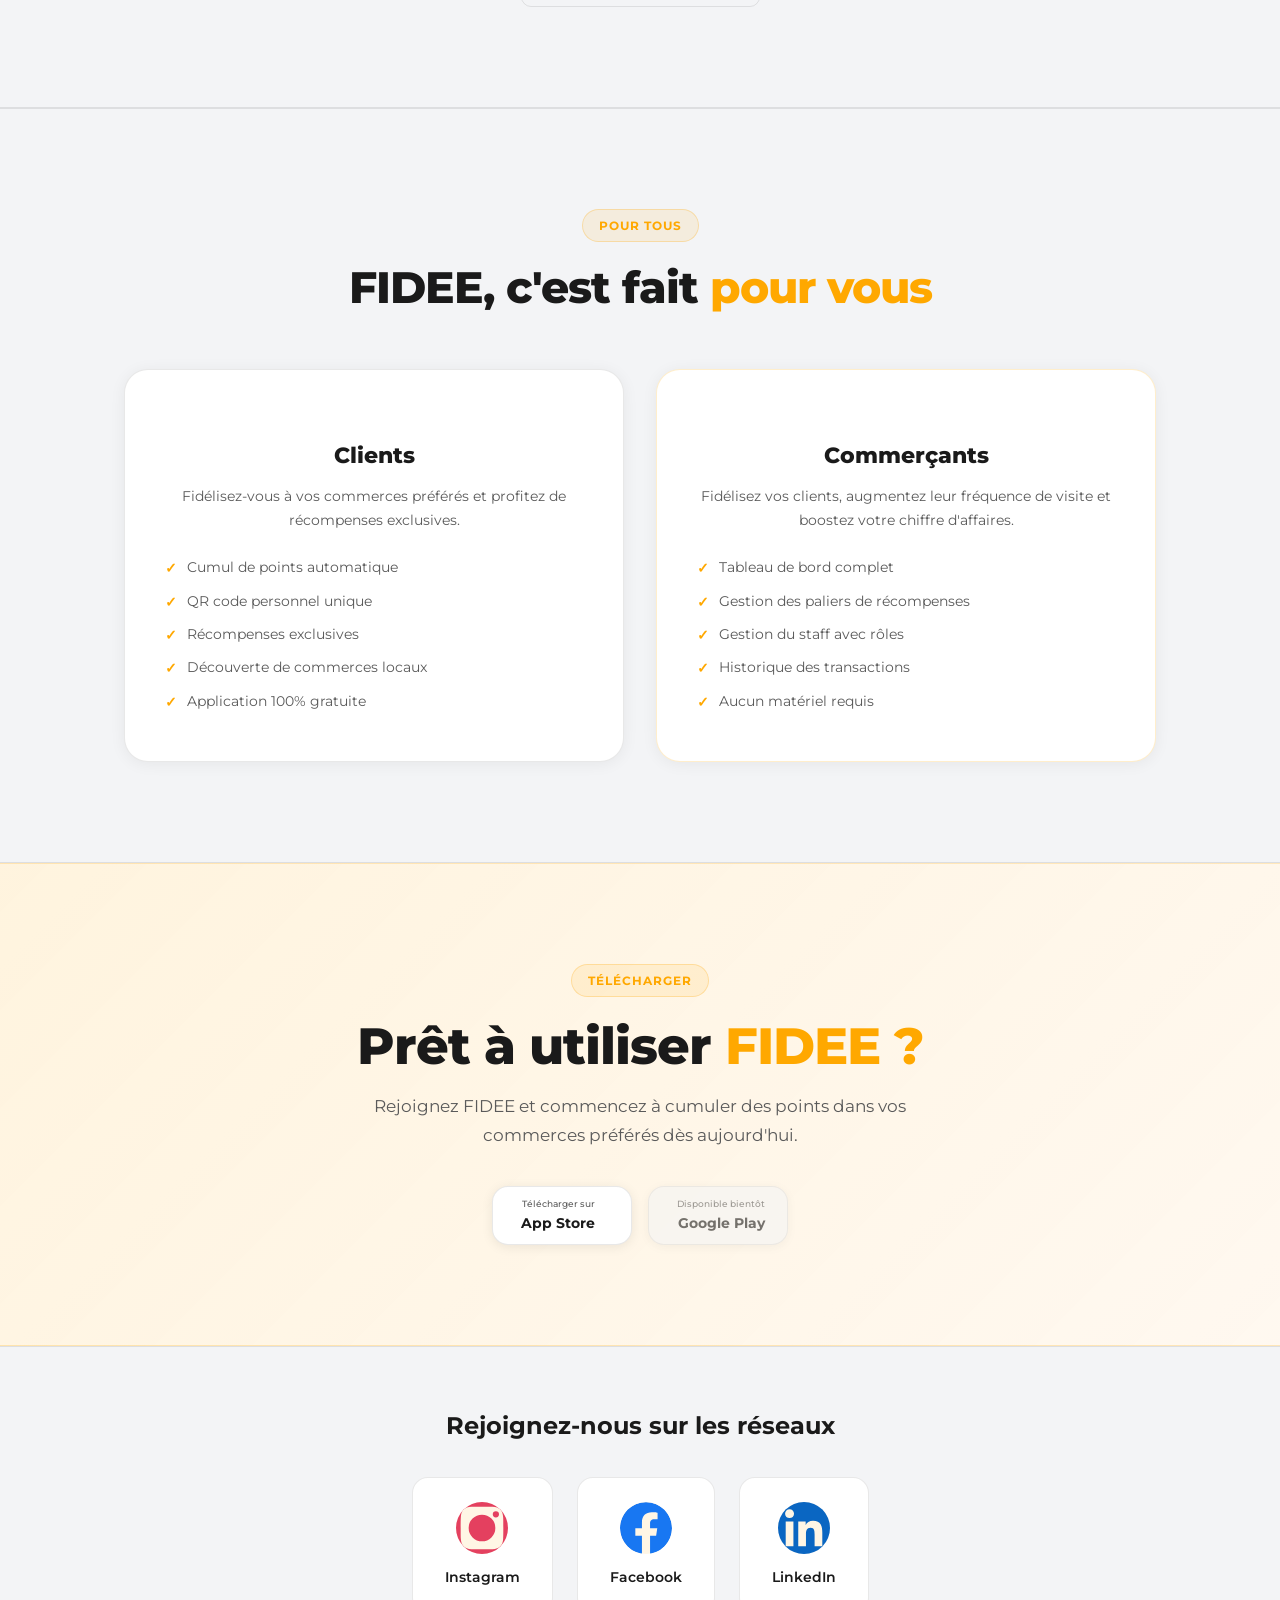
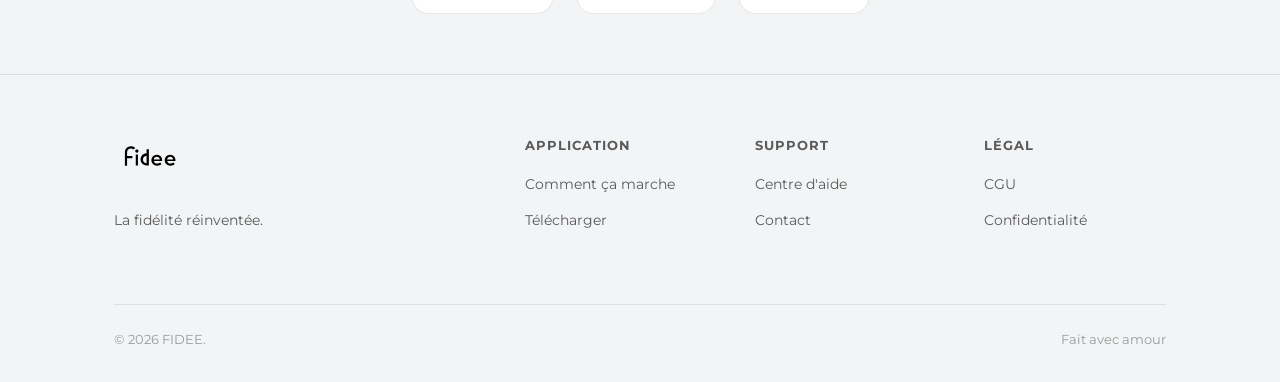
==== commit 170f3b95: "logos" ====
--- a/index.html
+++ b/index.html
@@ -477,14 +477,26 @@
     }
 
     .social-icon {
-      font-size: 32px;
-      display: flex;
-      align-items: center;
-      justify-content: center;
       width: 52px;
       height: 52px;
       background: rgba(255,168,0,0.1);
       border-radius: 50%;
+      display: flex;
+      align-items: center;
+      justify-content: center;
+      color: var(--text);
+    }
+
+    .social-btn.instagram .social-icon {
+      color: #E4405F;
+    }
+
+    .social-btn.facebook .social-icon {
+      color: #1877F2;
+    }
+
+    .social-btn.linkedin .social-icon {
+      color: #0A66C2;
     }
 
     .social-btn.instagram:hover .social-icon {
@@ -723,15 +735,21 @@
     </div>
     <div class="social-links">
       <a href="https://www.instagram.com/fidee.app?igsh=MTVkeThjeGxtbGU3aQ==" target="_blank" class="social-btn instagram">
-        <span class="social-icon">📷</span>
+        <svg class="social-icon" viewBox="0 0 24 24" fill="currentColor" xmlns="http://www.w3.org/2000/svg">
+          <path d="M12 2.163c3.204 0 3.584.012 4.85.07 3.252.148 4.771 1.691 4.919 4.919.058 1.265.069 1.645.069 4.849 0 3.205-.012 3.584-.069 4.849-.149 3.225-1.664 4.771-4.919 4.919-1.266.058-1.644.07-4.85.07-3.204 0-3.584-.012-4.849-.07-3.26-.149-4.771-1.699-4.919-4.92-.058-1.265-.07-1.644-.07-4.849 0-3.204.013-3.583.07-4.849.149-3.227 1.664-4.771 4.919-4.919 1.266-.057 1.645-.069 4.849-.069zm0-2.163c-3.259 0-3.667.014-4.947.072-4.358.2-6.78 2.618-6.98 6.98-.059 1.281-.073 1.689-.073 4.948 0 3.259.014 3.668.072 4.948.2 4.358 2.618 6.78 6.98 6.98 1.281.058 1.689.072 4.948.072 3.259 0 3.668-.014 4.948-.072 4.354-.2 6.782-2.618 6.979-6.98.059-1.28.073-1.689.073-4.948 0-3.259-.014-3.667-.072-4.947-.196-4.354-2.617-6.78-6.979-6.98-1.281-.059-1.69-.073-4.949-.073zM5.838 12a6.162 6.162 0 1 1 12.324 0 6.162 6.162 0 0 1-12.324 0zM12 16a4 4 0 1 1 0-8 4 4 0 0 1 0 8zm4.965-10.322a1.44 1.44 0 1 1 2.881.001 1.44 1.44 0 0 1-2.881-.001z"/>
+        </svg>
         <span data-fr="Instagram" data-en="Instagram">Instagram</span>
       </a>
       <a href="https://www.facebook.com/share/18QEkgE79X/?mibextid=wwXIfr" target="_blank" class="social-btn facebook">
-        <span class="social-icon">f</span>
+        <svg class="social-icon" viewBox="0 0 24 24" fill="currentColor" xmlns="http://www.w3.org/2000/svg">
+          <path d="M24 12.073c0-6.627-5.373-12-12-12s-12 5.373-12 12c0 5.99 4.388 10.954 10.125 11.854v-8.385H7.078v-3.47h3.047V9.43c0-3.007 1.792-4.669 4.533-4.669 1.312 0 2.686.235 2.686.235v2.953H15.83c-1.491 0-1.956.925-1.956 1.874v2.25h3.328l-.532 3.47h-2.796v8.385C19.612 23.027 24 18.062 24 12.073z"/>
+        </svg>
         <span data-fr="Facebook" data-en="Facebook">Facebook</span>
       </a>
       <a href="https://www.linkedin.com/company/fidee-app/" target="_blank" class="social-btn linkedin">
-        <span class="social-icon">in</span>
+        <svg class="social-icon" viewBox="0 0 24 24" fill="currentColor" xmlns="http://www.w3.org/2000/svg">
+          <path d="M20.447 20.452h-3.554v-5.569c0-1.328-.027-3.037-1.852-3.037-1.853 0-2.136 1.445-2.136 2.939v5.667H9.351V9h3.414v1.561h.046c.477-.9 1.637-1.85 3.37-1.85 3.601 0 4.267 2.37 4.267 5.455v6.286zM5.337 7.433c-1.144 0-2.063-.926-2.063-2.065 0-1.138.92-2.063 2.063-2.063 1.14 0 2.064.925 2.064 2.063 0 1.139-.925 2.065-2.064 2.065zm1.782 13.019H3.555V9h3.564v11.452zM22.225 0H1.771C.792 0 0 .774 0 1.729v20.542C0 23.227.792 24 1.771 24h20.451C23.2 24 24 23.227 24 22.271V1.729C24 .774 23.2 0 22.225 0z"/>
+        </svg>
         <span data-fr="LinkedIn" data-en="LinkedIn">LinkedIn</span>
       </a>
     </div>
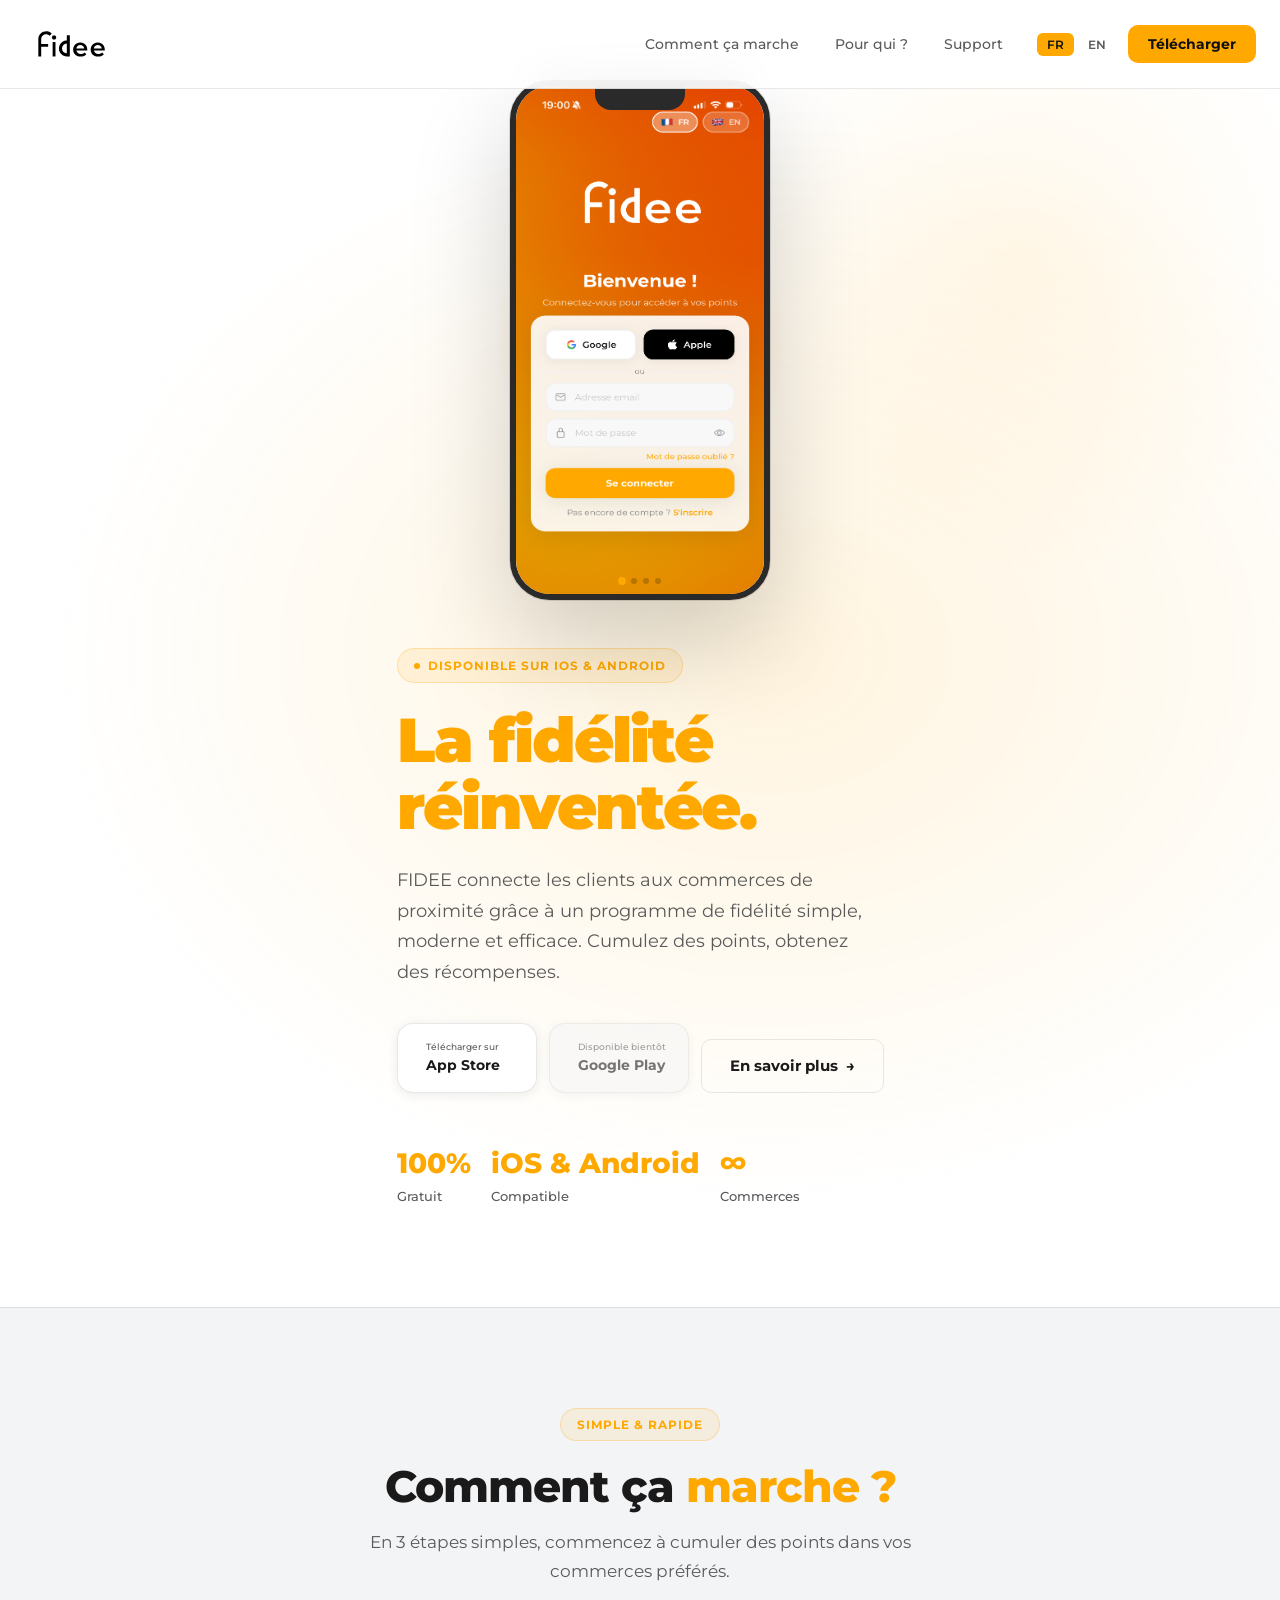
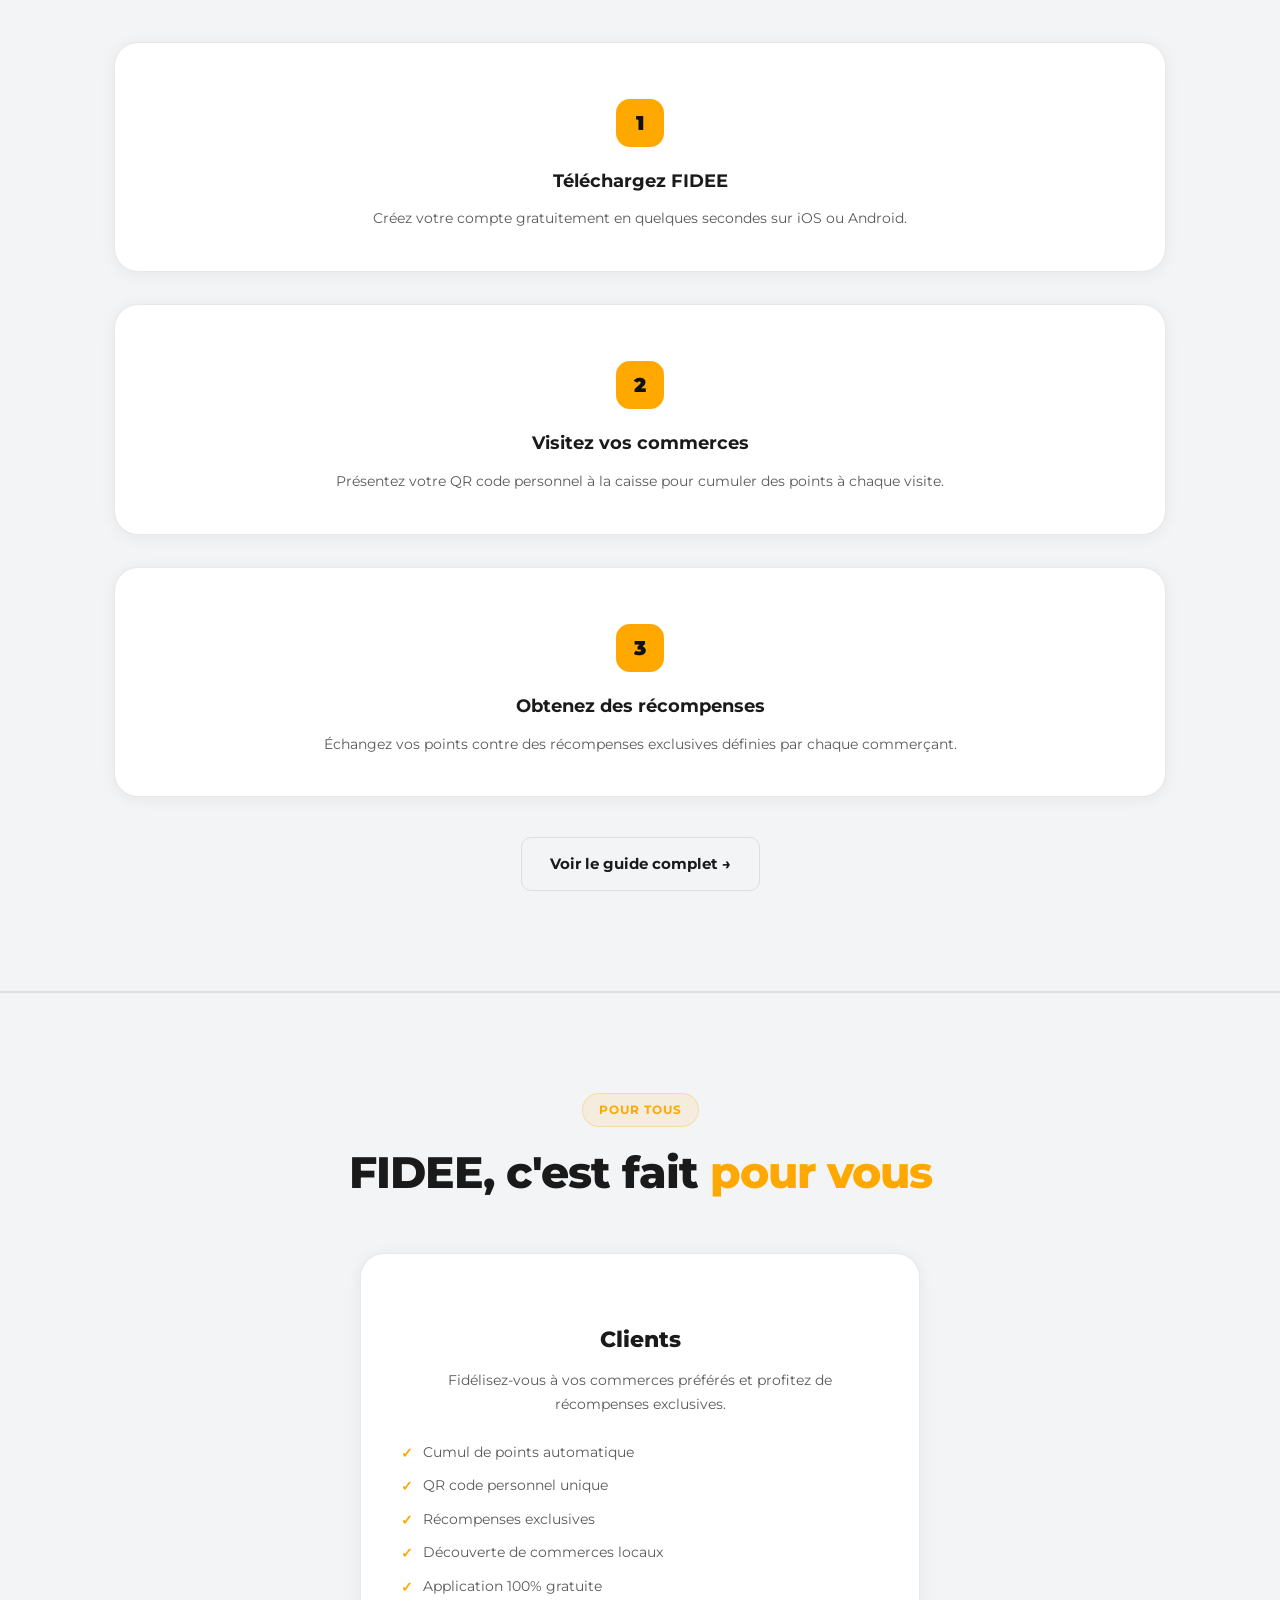
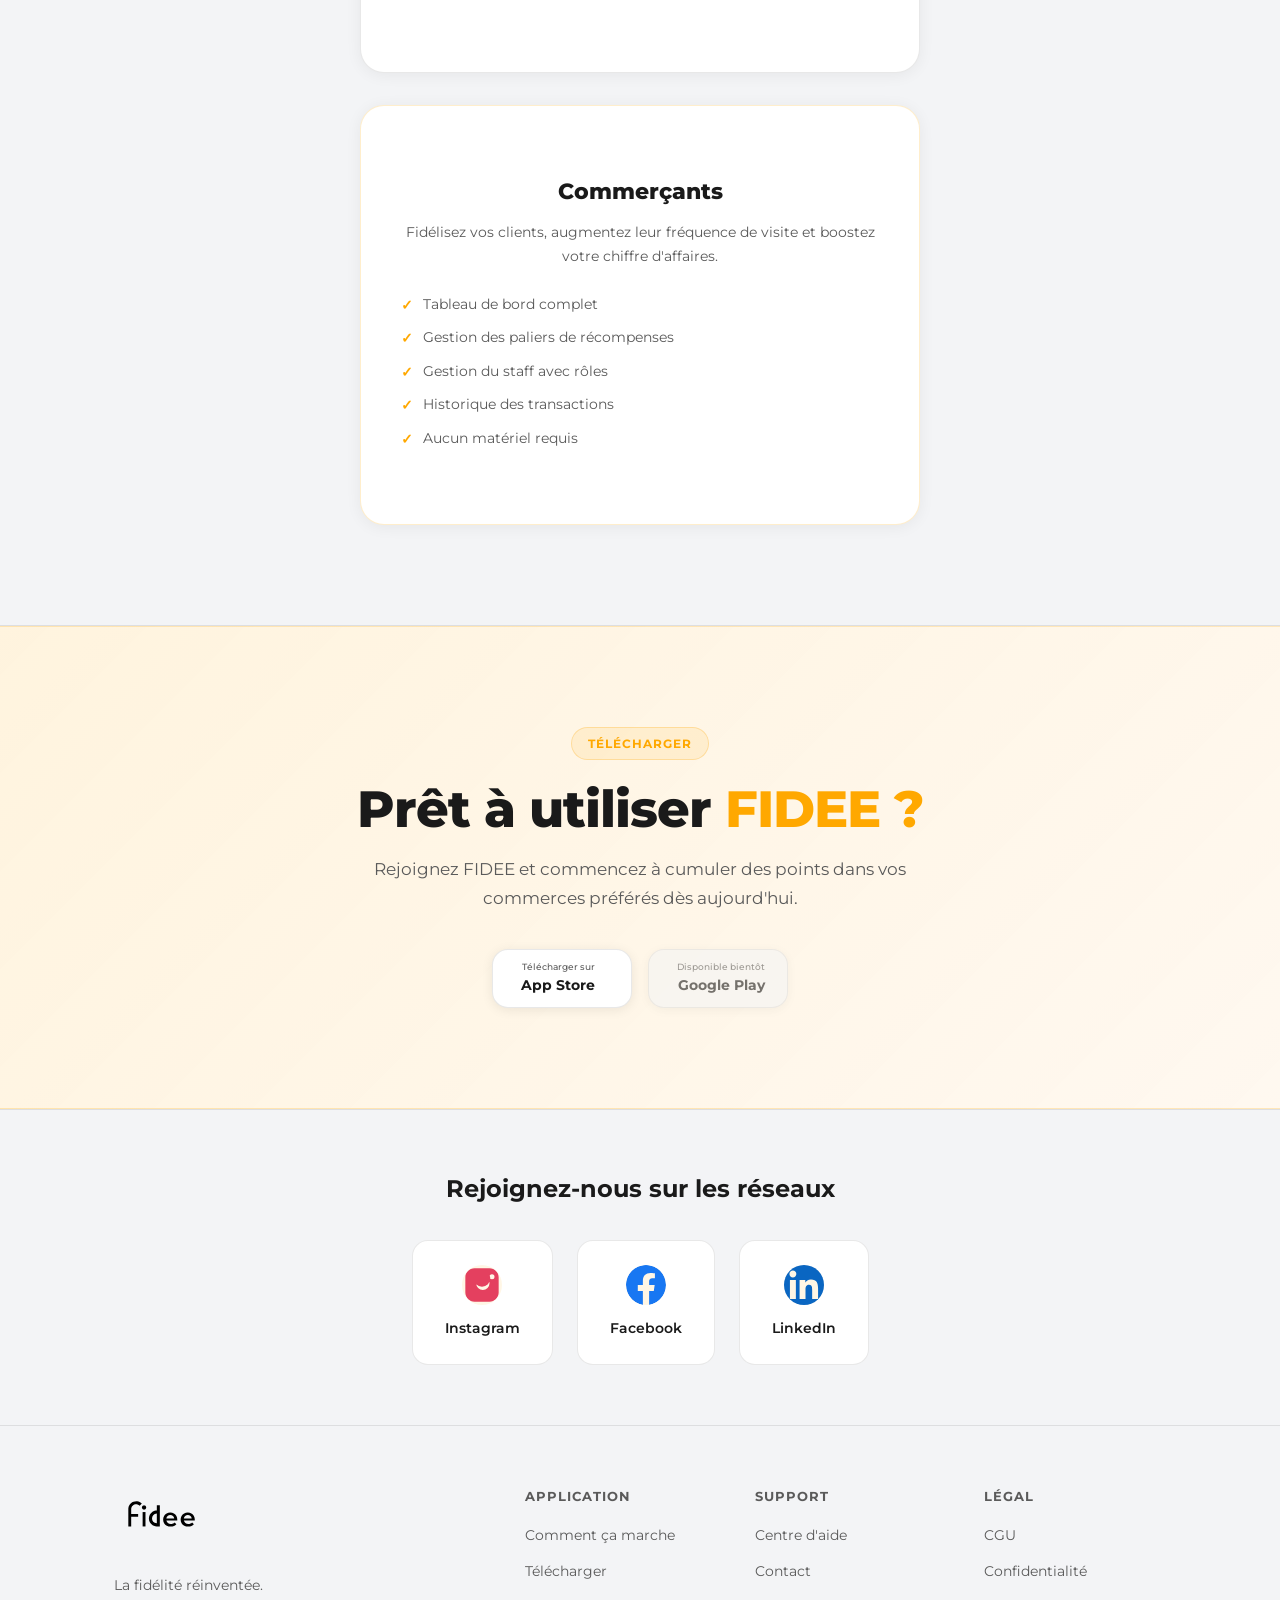
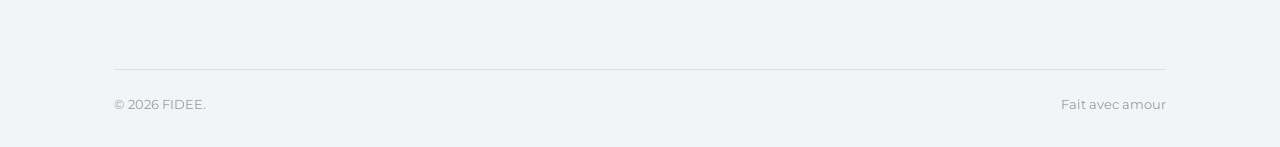
==== commit a2945c86: "icone" ====
--- a/index.html
+++ b/index.html
@@ -5,7 +5,7 @@
   <meta name="viewport" content="width=device-width, initial-scale=1.0">
   <title>FIDEE — La fidélité réinventée</title>
   <meta name="description" content="FIDEE connecte les clients aux commerces locaux grâce à un programme de fidélité simple, moderne et efficace.">
-  <link rel="icon" type="image/png" href="Design%20sans%20titre%20(1).png">
+  <link rel="icon" type="image/svg+xml" href="favicon.svg">
   <link rel="stylesheet" href="style.css">
   <style>
     /* HERO */
@@ -516,8 +516,16 @@
 
     @media (max-width: 768px) {
       .social-section { padding: 40px 0; }
-      .social-links { gap: 16px; }
-      .social-btn { padding: 16px 20px; }
+      .social-links { gap: 12px; }
+      .social-btn {
+        padding: 14px 16px;
+        font-size: 13px;
+      }
+      .social-icon {
+        width: 44px;
+        height: 44px;
+      }
+    }
       .social-icon { width: 40px; height: 40px; font-size: 24px; }
       .hero-grid { grid-template-columns: 1fr; gap: 48px; }
       .phone-wrapper { order: -1; }
@@ -736,7 +744,7 @@
     <div class="social-links">
       <a href="https://www.instagram.com/fidee.app?igsh=MTVkeThjeGxtbGU3aQ==" target="_blank" class="social-btn instagram">
         <svg class="social-icon" viewBox="0 0 24 24" fill="currentColor" xmlns="http://www.w3.org/2000/svg">
-          <path d="M12 2.163c3.204 0 3.584.012 4.85.07 3.252.148 4.771 1.691 4.919 4.919.058 1.265.069 1.645.069 4.849 0 3.205-.012 3.584-.069 4.849-.149 3.225-1.664 4.771-4.919 4.919-1.266.058-1.644.07-4.85.07-3.204 0-3.584-.012-4.849-.07-3.26-.149-4.771-1.699-4.919-4.92-.058-1.265-.07-1.644-.07-4.849 0-3.204.013-3.583.07-4.849.149-3.227 1.664-4.771 4.919-4.919 1.266-.057 1.645-.069 4.849-.069zm0-2.163c-3.259 0-3.667.014-4.947.072-4.358.2-6.78 2.618-6.98 6.98-.059 1.281-.073 1.689-.073 4.948 0 3.259.014 3.668.072 4.948.2 4.358 2.618 6.78 6.98 6.98 1.281.058 1.689.072 4.948.072 3.259 0 3.668-.014 4.948-.072 4.354-.2 6.782-2.618 6.979-6.98.059-1.28.073-1.689.073-4.948 0-3.259-.014-3.667-.072-4.947-.196-4.354-2.617-6.78-6.979-6.98-1.281-.059-1.69-.073-4.949-.073zM5.838 12a6.162 6.162 0 1 1 12.324 0 6.162 6.162 0 0 1-12.324 0zM12 16a4 4 0 1 1 0-8 4 4 0 0 1 0 8zm4.965-10.322a1.44 1.44 0 1 1 2.881.001 1.44 1.44 0 0 1-2.881-.001z"/>
+          <path d="M7.5 2C4.462 2 2 4.462 2 7.5v9C2 19.538 4.462 22 7.5 22h9c3.038 0 5.5-2.462 5.5-5.5v-9C22 4.462 19.538 2 16.5 2h-9zm10.5 3.5a1.5 1.5 0 1 1 0 3 1.5 1.5 0 0 1 0-3zm-5.5 1.5a4 4 0 1 1 0 8 4 4 0 0 1 0-8zM7 8a5 5 0 1 0 10 0 5 5 0 0 0-10 0z"/>
         </svg>
         <span data-fr="Instagram" data-en="Instagram">Instagram</span>
       </a>
--- a/style.css
+++ b/style.css
@@ -50,13 +50,13 @@
   align-items: center;
   gap: 0;
   text-decoration: none;
-  height: 42px;
+  height: 56px;
   overflow: visible;
   flex-shrink: 0;
 }
 
 .nav-logo-image {
-  height: 52px;
+  height: 68px;
   width: auto;
   display: block;
   filter: invert(1);
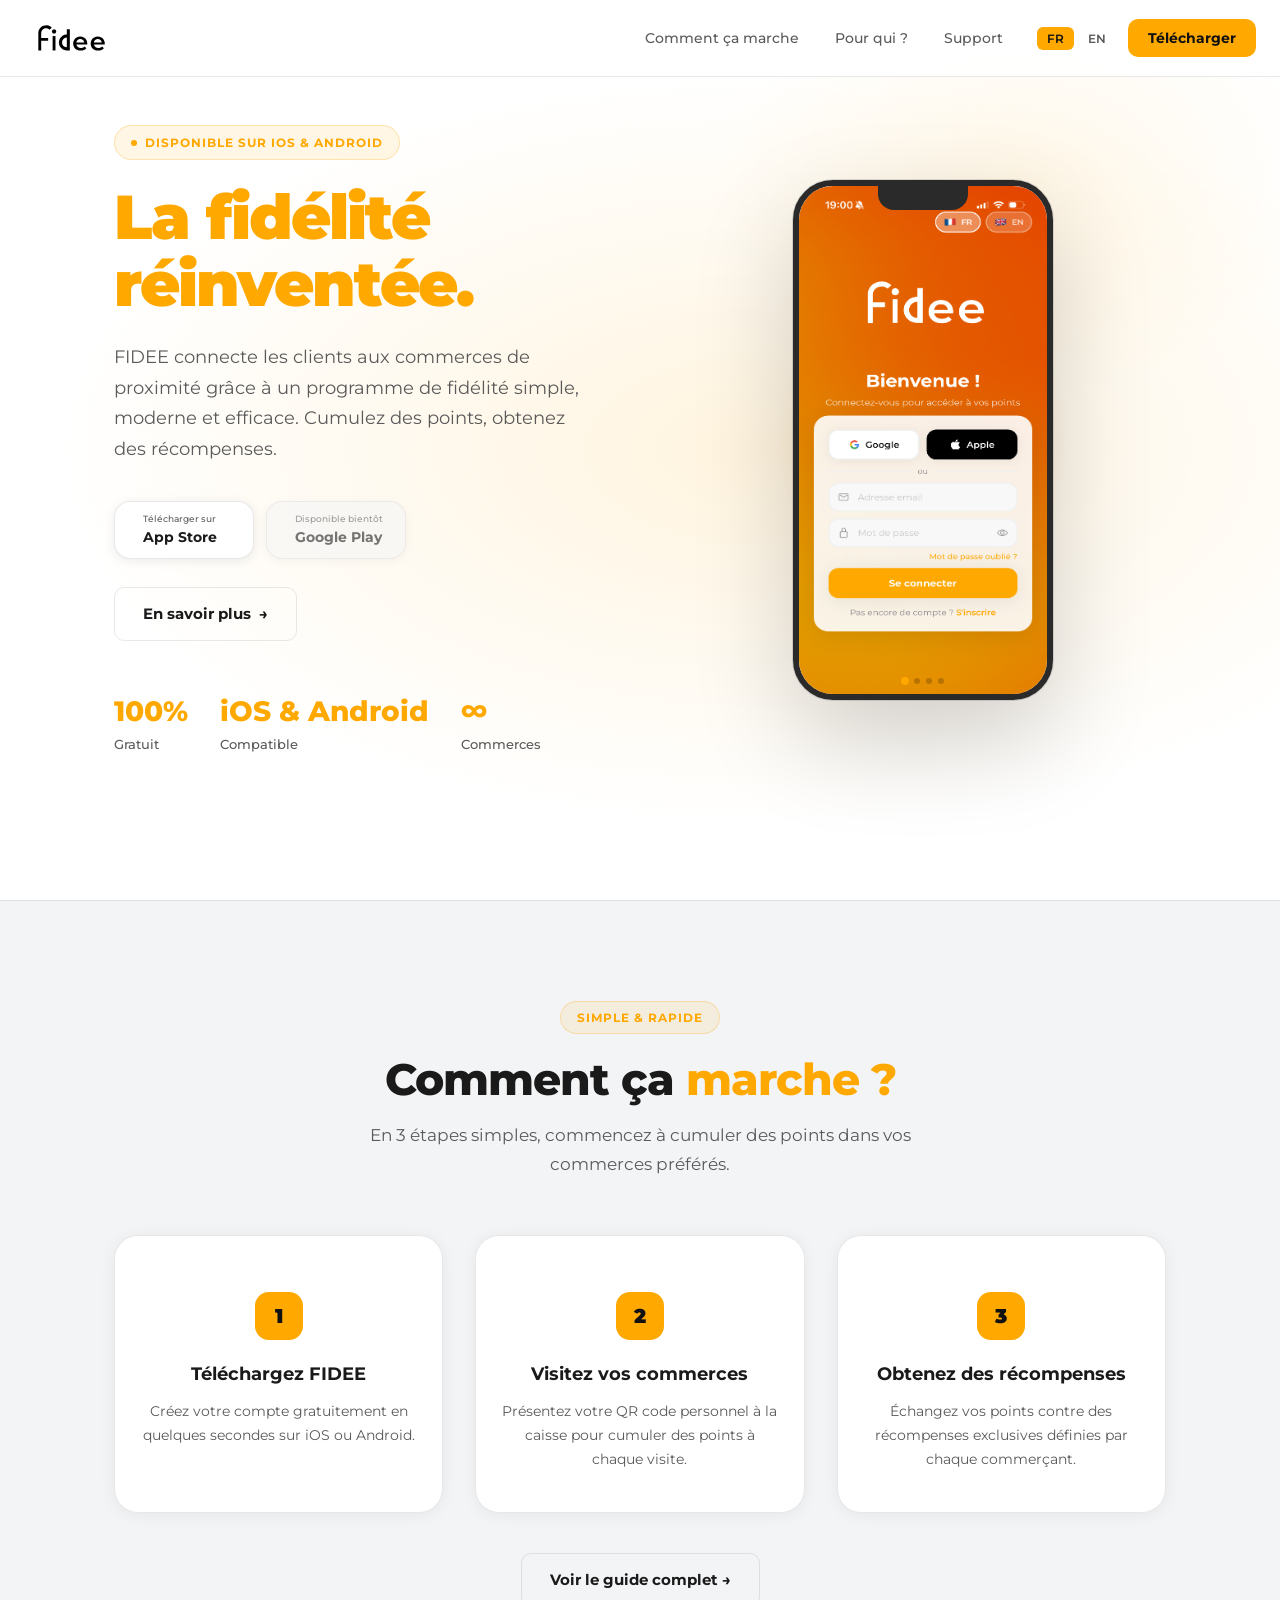
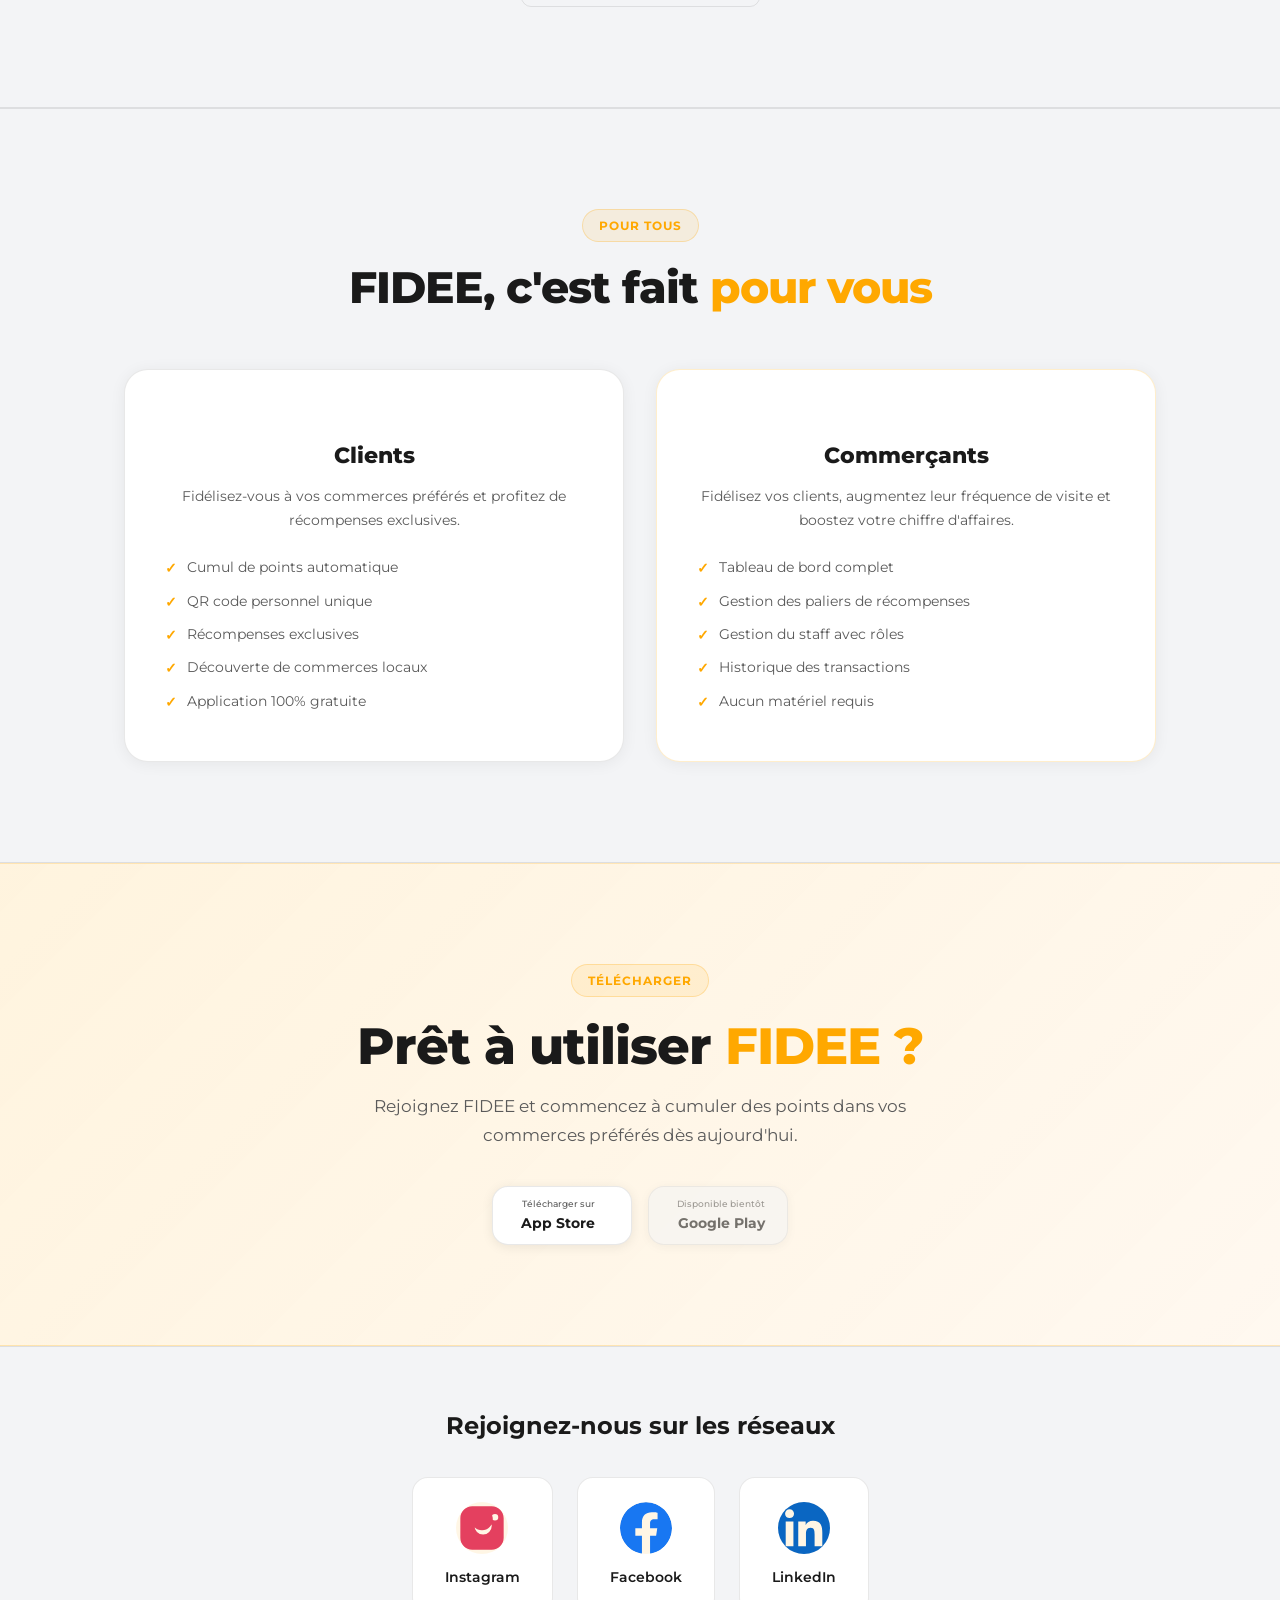
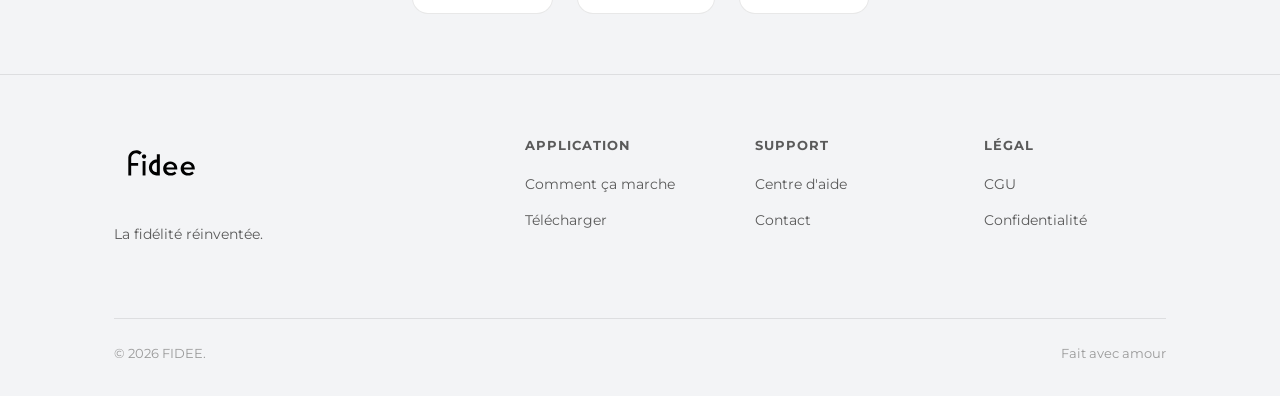
==== commit f44b3e32: "struct" ====
--- a/index.html
+++ b/index.html
@@ -525,8 +525,6 @@
         width: 44px;
         height: 44px;
       }
-    }
-      .social-icon { width: 40px; height: 40px; font-size: 24px; }
       .hero-grid { grid-template-columns: 1fr; gap: 48px; }
       .phone-wrapper { order: -1; }
       .steps { grid-template-columns: 1fr; }
--- a/style.css
+++ b/style.css
@@ -35,7 +35,7 @@
   position: fixed;
   top: 0; left: 0; right: 0;
   z-index: 100;
-  padding: 16px 24px;
+  padding: 10px 24px;
   display: flex;
   align-items: center;
   justify-content: space-between;
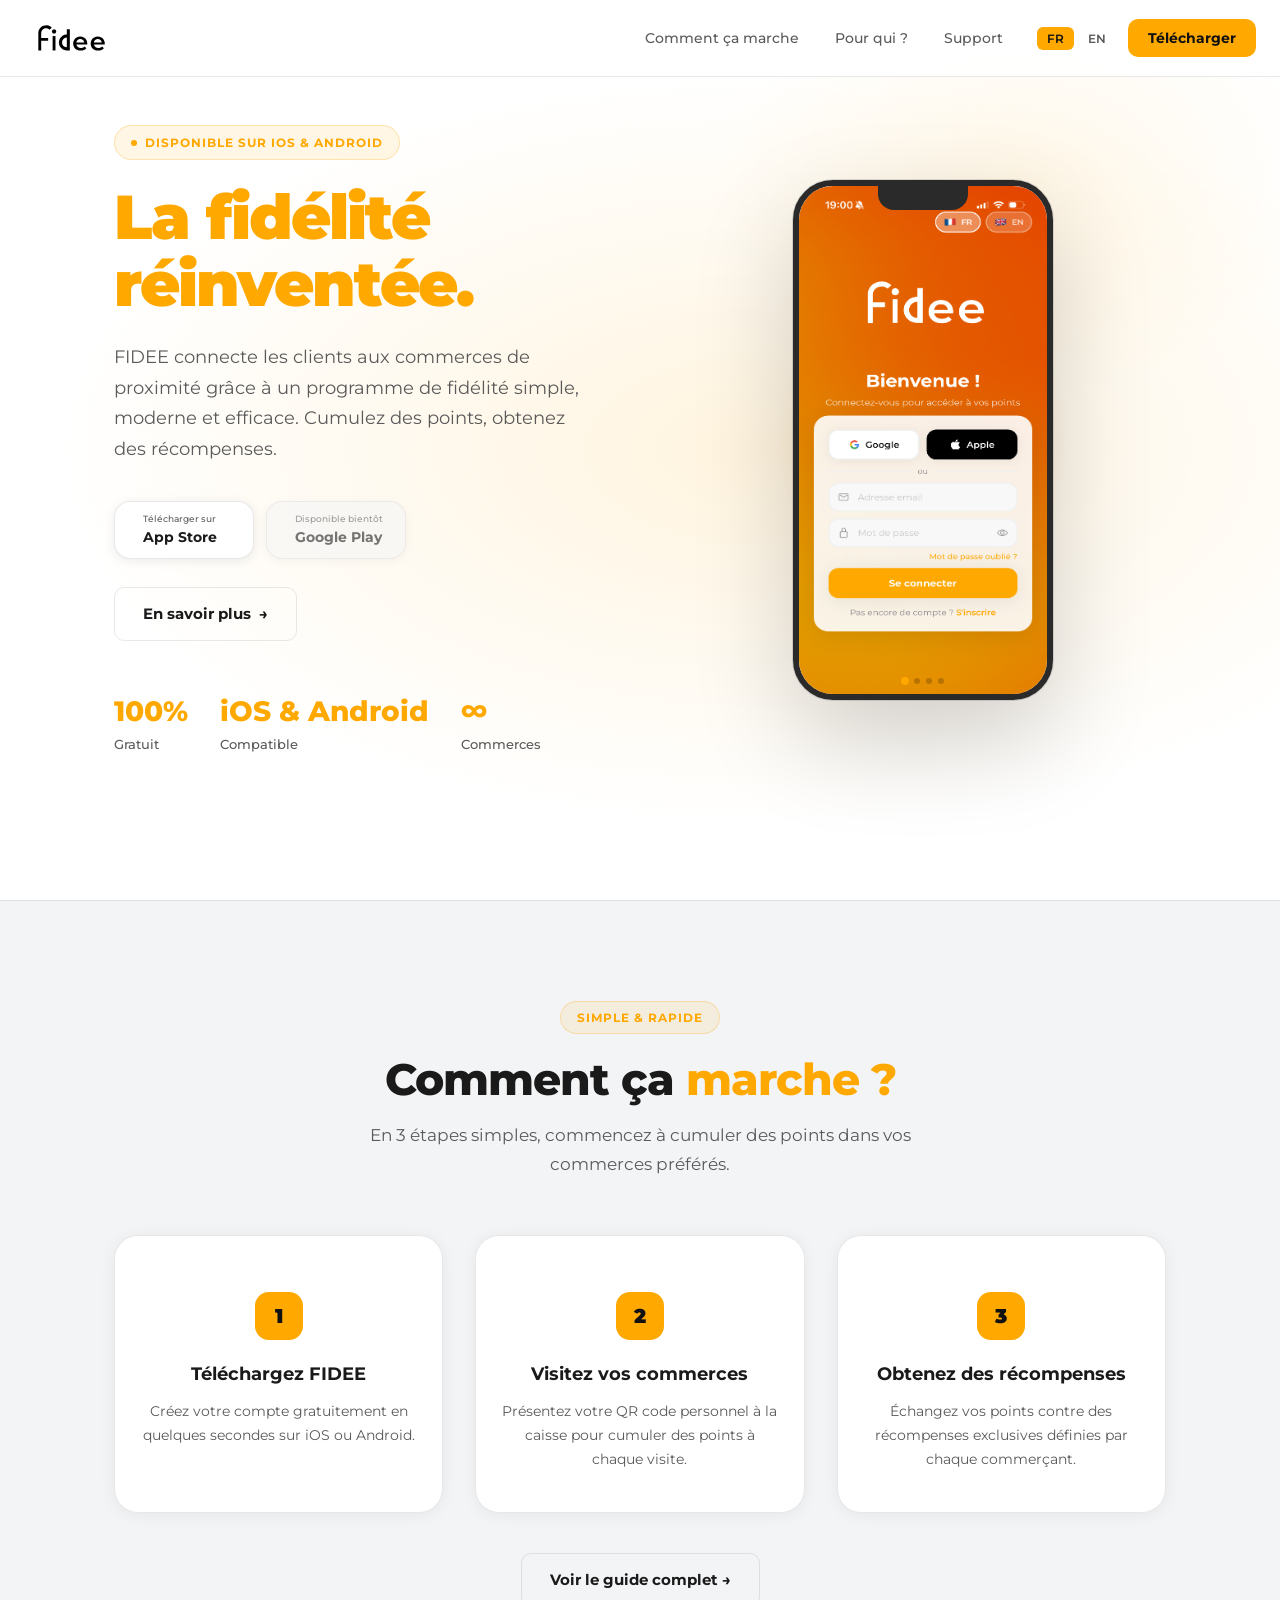
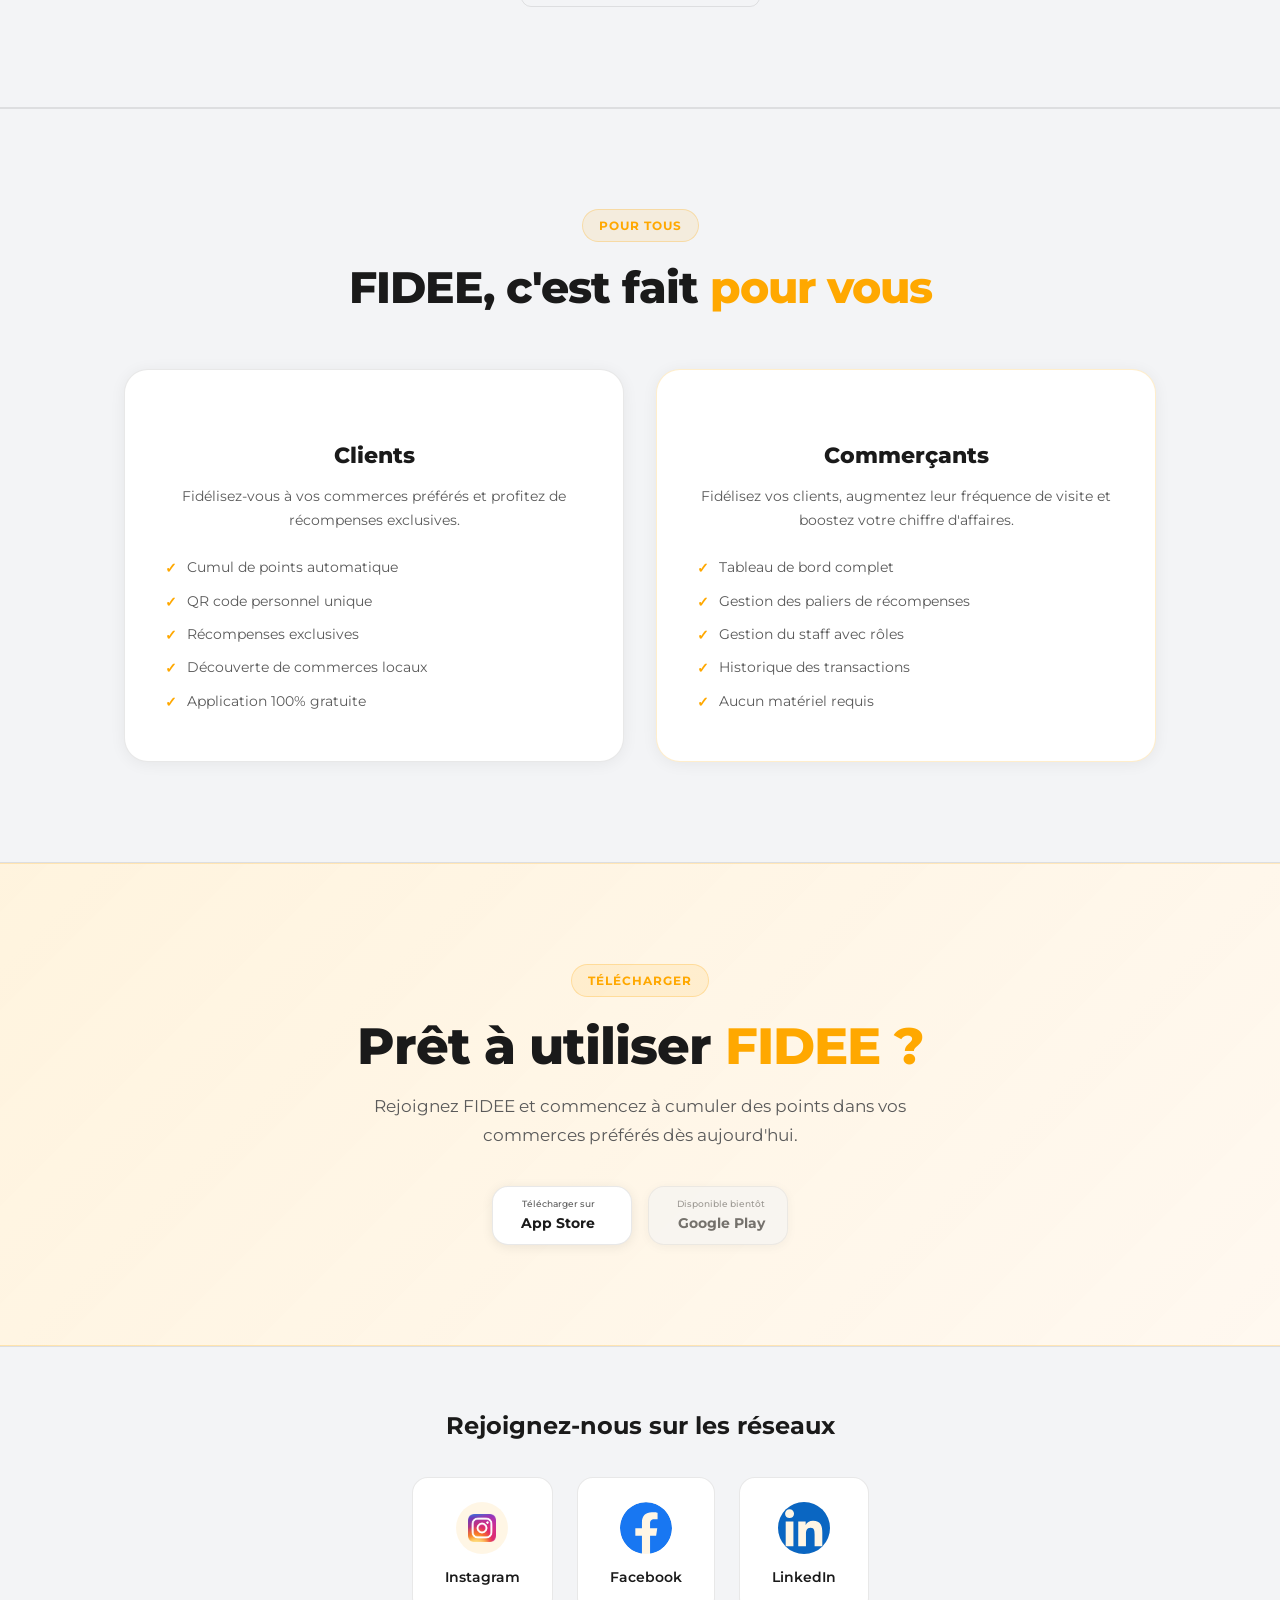
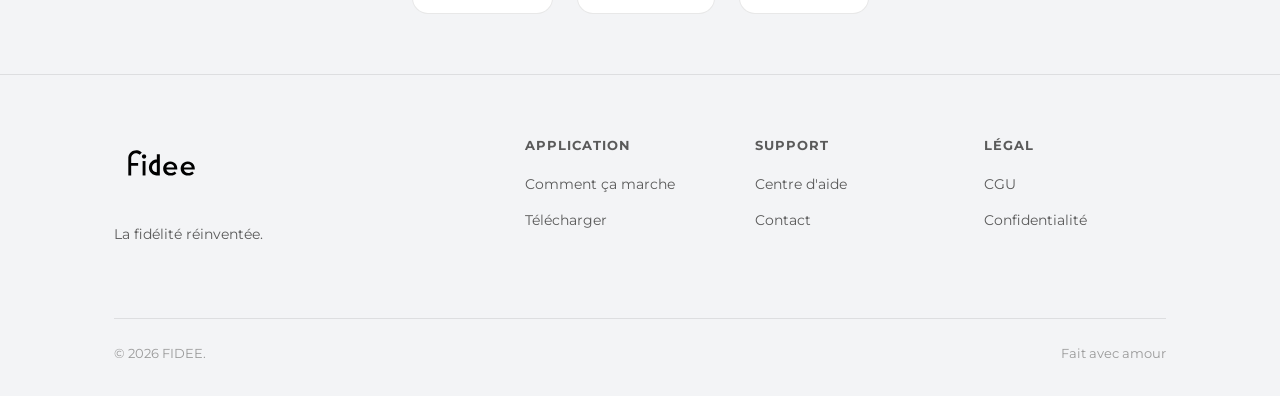
==== commit e2b5f187: "insta" ====
--- a/index.html
+++ b/index.html
@@ -5,7 +5,10 @@
   <meta name="viewport" content="width=device-width, initial-scale=1.0">
   <title>FIDEE — La fidélité réinventée</title>
   <meta name="description" content="FIDEE connecte les clients aux commerces locaux grâce à un programme de fidélité simple, moderne et efficace.">
-  <link rel="icon" type="image/svg+xml" href="favicon.svg">
+  <link rel="icon" type="image/png" sizes="32x32" href="Design%20sans%20titre%20(1).png">
+  <link rel="icon" type="image/png" sizes="192x192" href="Design%20sans%20titre%20(1).png">
+  <link rel="apple-touch-icon" sizes="180x180" href="Design%20sans%20titre%20(1).png">
+  <link rel="shortcut icon" href="Design%20sans%20titre%20(1).png">
   <link rel="stylesheet" href="style.css">
   <style>
     /* HERO */
@@ -485,6 +488,12 @@
       align-items: center;
       justify-content: center;
       color: var(--text);
+    }
+
+    .social-icon-image {
+      width: 28px;
+      height: auto;
+      display: block;
     }
 
     .social-btn.instagram .social-icon {
@@ -741,9 +750,9 @@
     </div>
     <div class="social-links">
       <a href="https://www.instagram.com/fidee.app?igsh=MTVkeThjeGxtbGU3aQ==" target="_blank" class="social-btn instagram">
-        <svg class="social-icon" viewBox="0 0 24 24" fill="currentColor" xmlns="http://www.w3.org/2000/svg">
-          <path d="M7.5 2C4.462 2 2 4.462 2 7.5v9C2 19.538 4.462 22 7.5 22h9c3.038 0 5.5-2.462 5.5-5.5v-9C22 4.462 19.538 2 16.5 2h-9zm10.5 3.5a1.5 1.5 0 1 1 0 3 1.5 1.5 0 0 1 0-3zm-5.5 1.5a4 4 0 1 1 0 8 4 4 0 0 1 0-8zM7 8a5 5 0 1 0 10 0 5 5 0 0 0-10 0z"/>
-        </svg>
+        <span class="social-icon">
+          <img src="Instagram_icon.png" alt="Instagram" class="social-icon-image">
+        </span>
         <span data-fr="Instagram" data-en="Instagram">Instagram</span>
       </a>
       <a href="https://www.facebook.com/share/18QEkgE79X/?mibextid=wwXIfr" target="_blank" class="social-btn facebook">
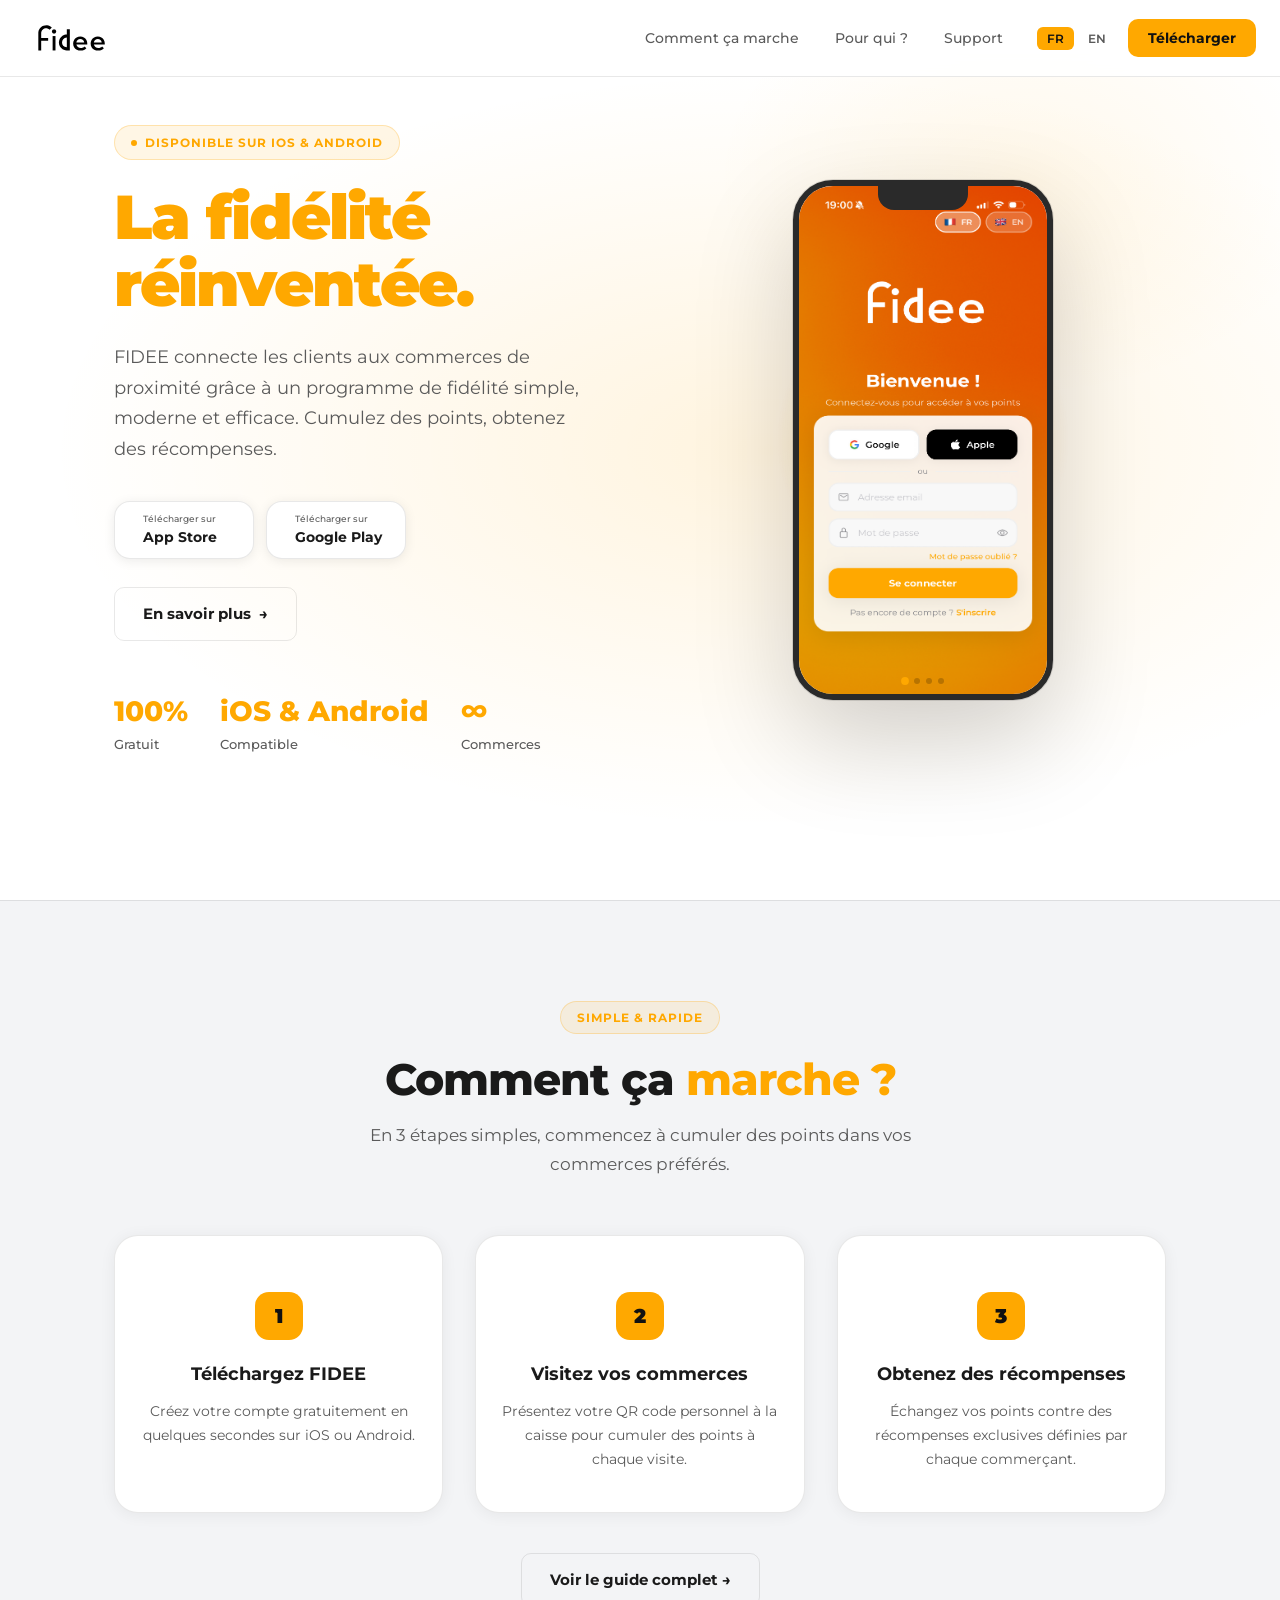
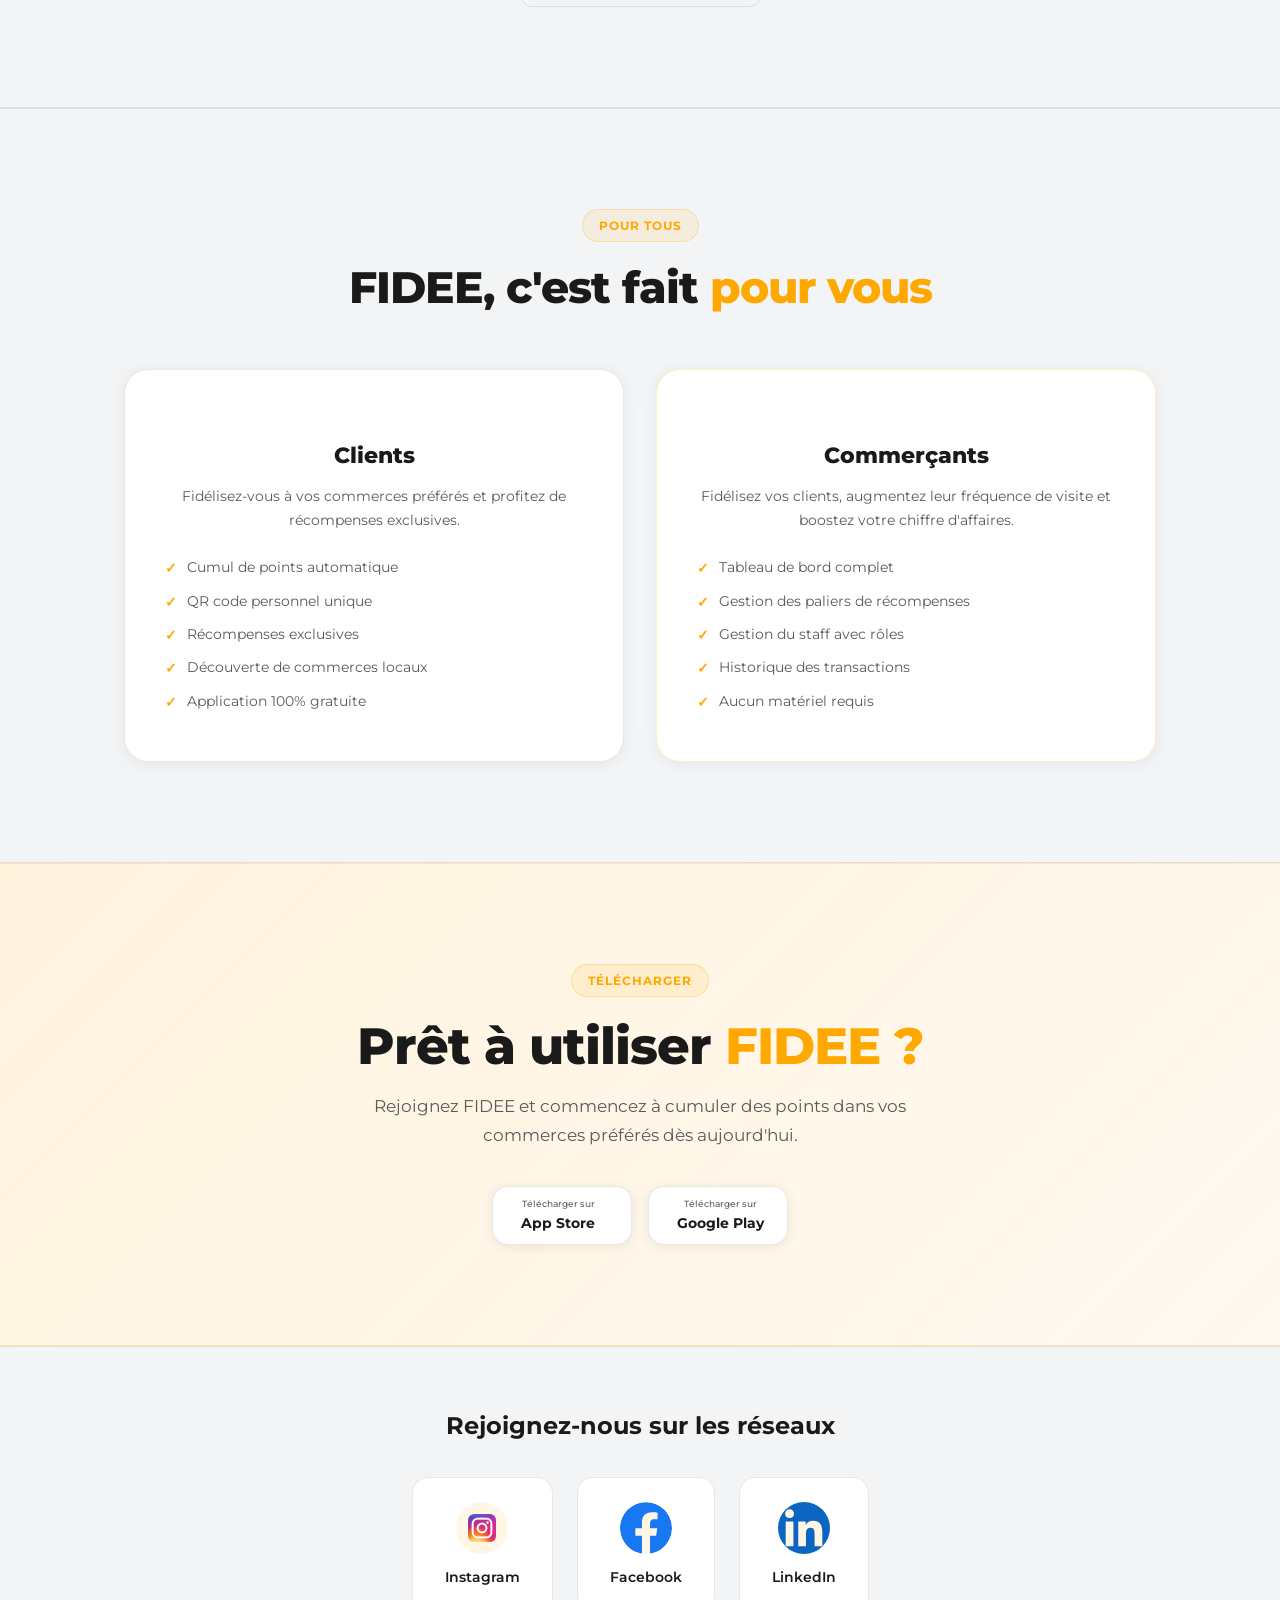
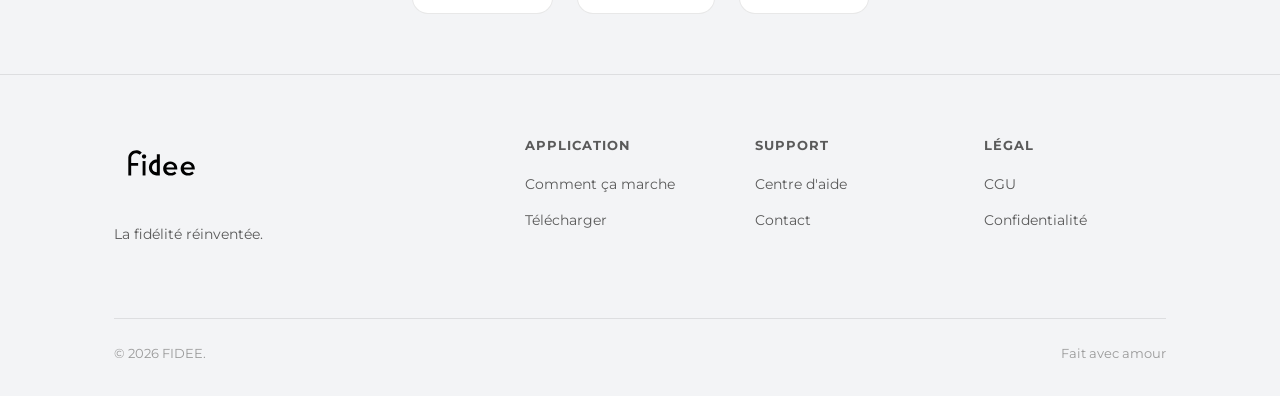
==== commit cc69a8b3: "Ajout APK Android" ====
--- a/index.html
+++ b/index.html
@@ -574,20 +574,20 @@
           FIDEE connecte les clients aux commerces de proximité grâce à un programme de fidélité simple, moderne et efficace. Cumulez des points, obtenez des récompenses.
         </p>
         <div class="hero-btns">
-          <a href="#" class="store-btn">
+          <a href="https://apps.apple.com/fr/app/fidee/id6761279817" class="store-btn">
             <span class="store-btn-icon"></span>
             <div>
               <div class="store-btn-sub" data-fr="Télécharger sur" data-en="Download on">Télécharger sur</div>
               <div class="store-btn-name">App Store</div>
             </div>
           </a>
-          <div class="store-btn store-btn-disabled">
+          <a href="telechargement-android.html" class="store-btn">
             <span class="store-btn-icon"></span>
             <div>
-              <div class="store-btn-sub" data-fr="Disponible bientôt" data-en="Coming soon">Disponible bientôt</div>
+              <div class="store-btn-sub" data-fr="Télécharger sur" data-en="Download on">Télécharger sur</div>
               <div class="store-btn-name">Google Play</div>
             </div>
-          </div>
+          </a>
           <a href="comment-ca-marche.html" class="btn btn-outline" style="margin-top: 16px;">
             <span data-fr="En savoir plus" data-en="Learn more">En savoir plus</span> →
           </a>
@@ -724,20 +724,20 @@
       Rejoignez FIDEE et commencez à cumuler des points dans vos commerces préférés dès aujourd'hui.
     </p>
     <div class="store-btns">
-      <a href="#" class="store-btn">
+      <a href="https://apps.apple.com/fr/app/fidee/id6761279817" class="store-btn">
         <span class="store-btn-icon"></span>
         <div>
           <div class="store-btn-sub" data-fr="Télécharger sur" data-en="Download on">Télécharger sur</div>
           <div class="store-btn-name">App Store</div>
         </div>
       </a>
-      <div class="store-btn store-btn-disabled">
+      <a href="telechargement-android.html" class="store-btn">
         <span class="store-btn-icon"></span>
         <div>
-          <div class="store-btn-sub" data-fr="Disponible bientôt" data-en="Coming soon">Disponible bientôt</div>
+          <div class="store-btn-sub" data-fr="Télécharger sur" data-en="Download on">Télécharger sur</div>
           <div class="store-btn-name">Google Play</div>
         </div>
-      </div>
+      </a>
     </div>
   </div>
 </section>
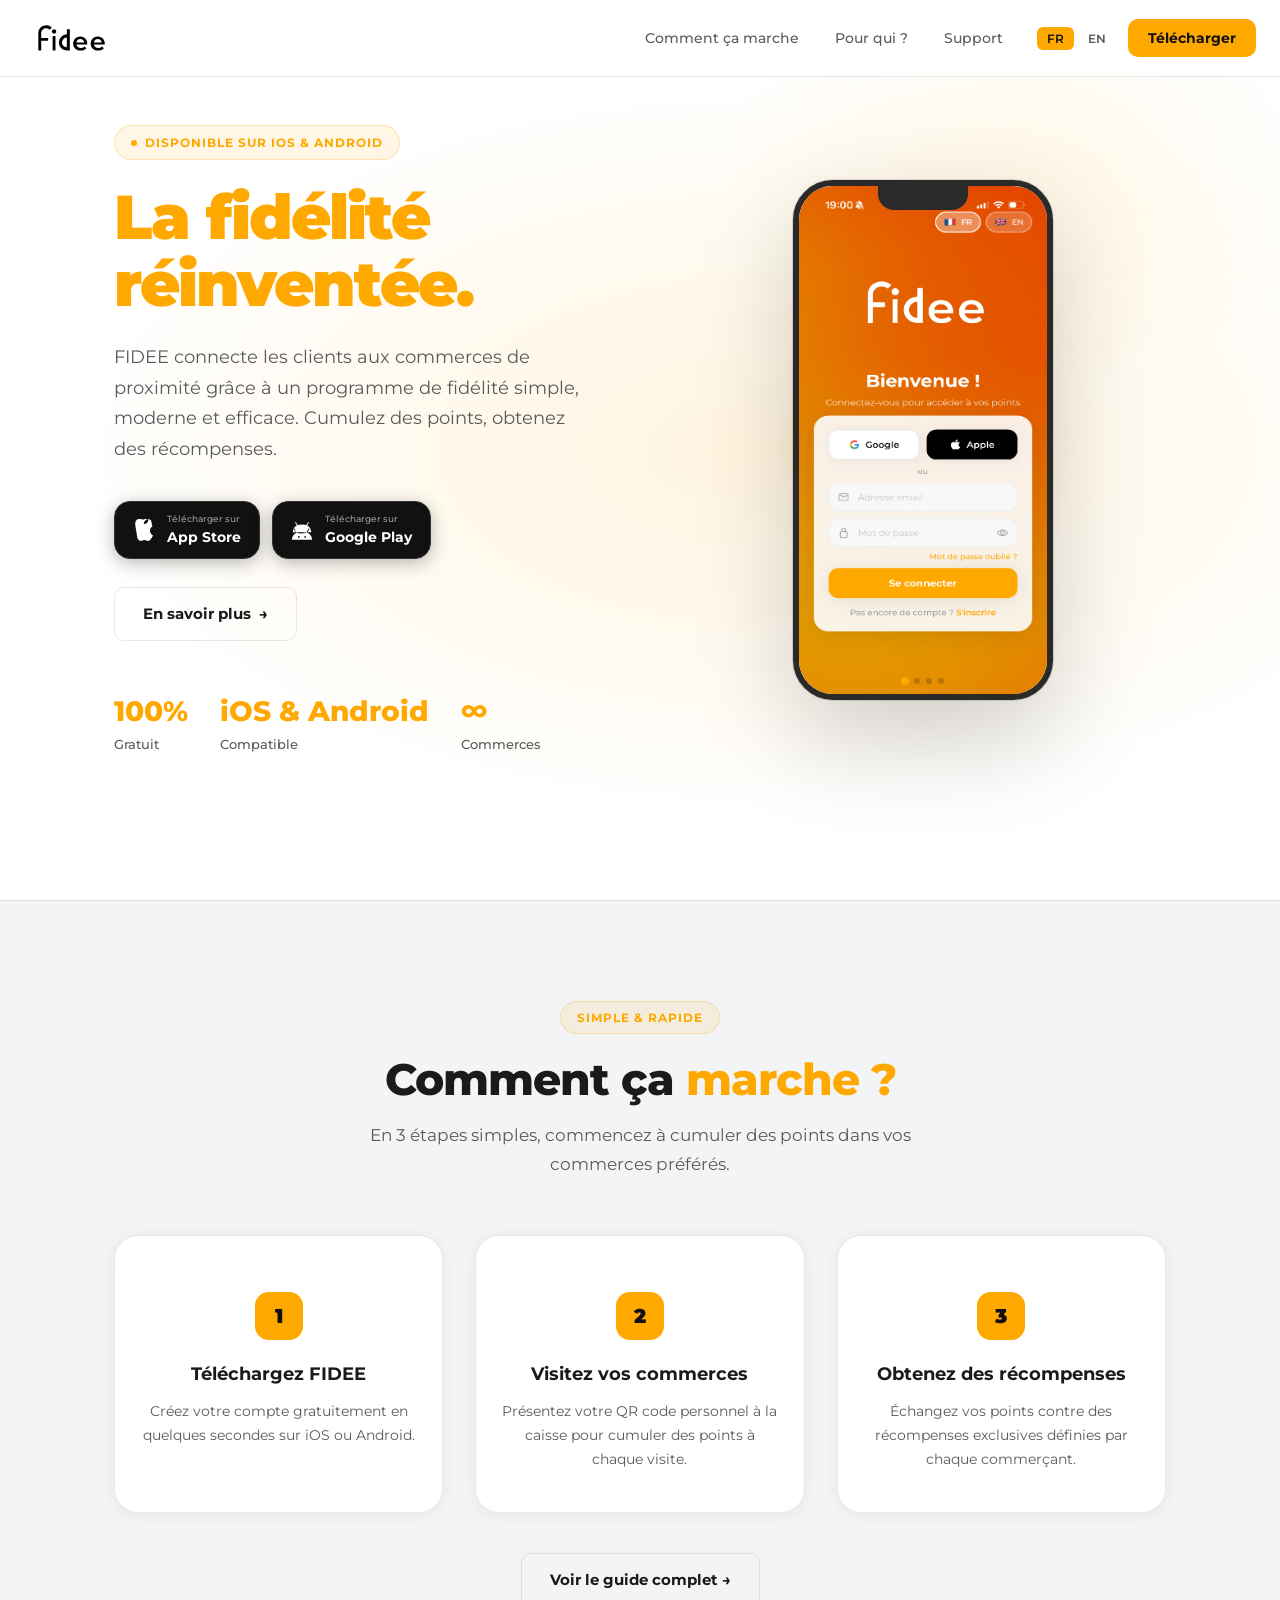
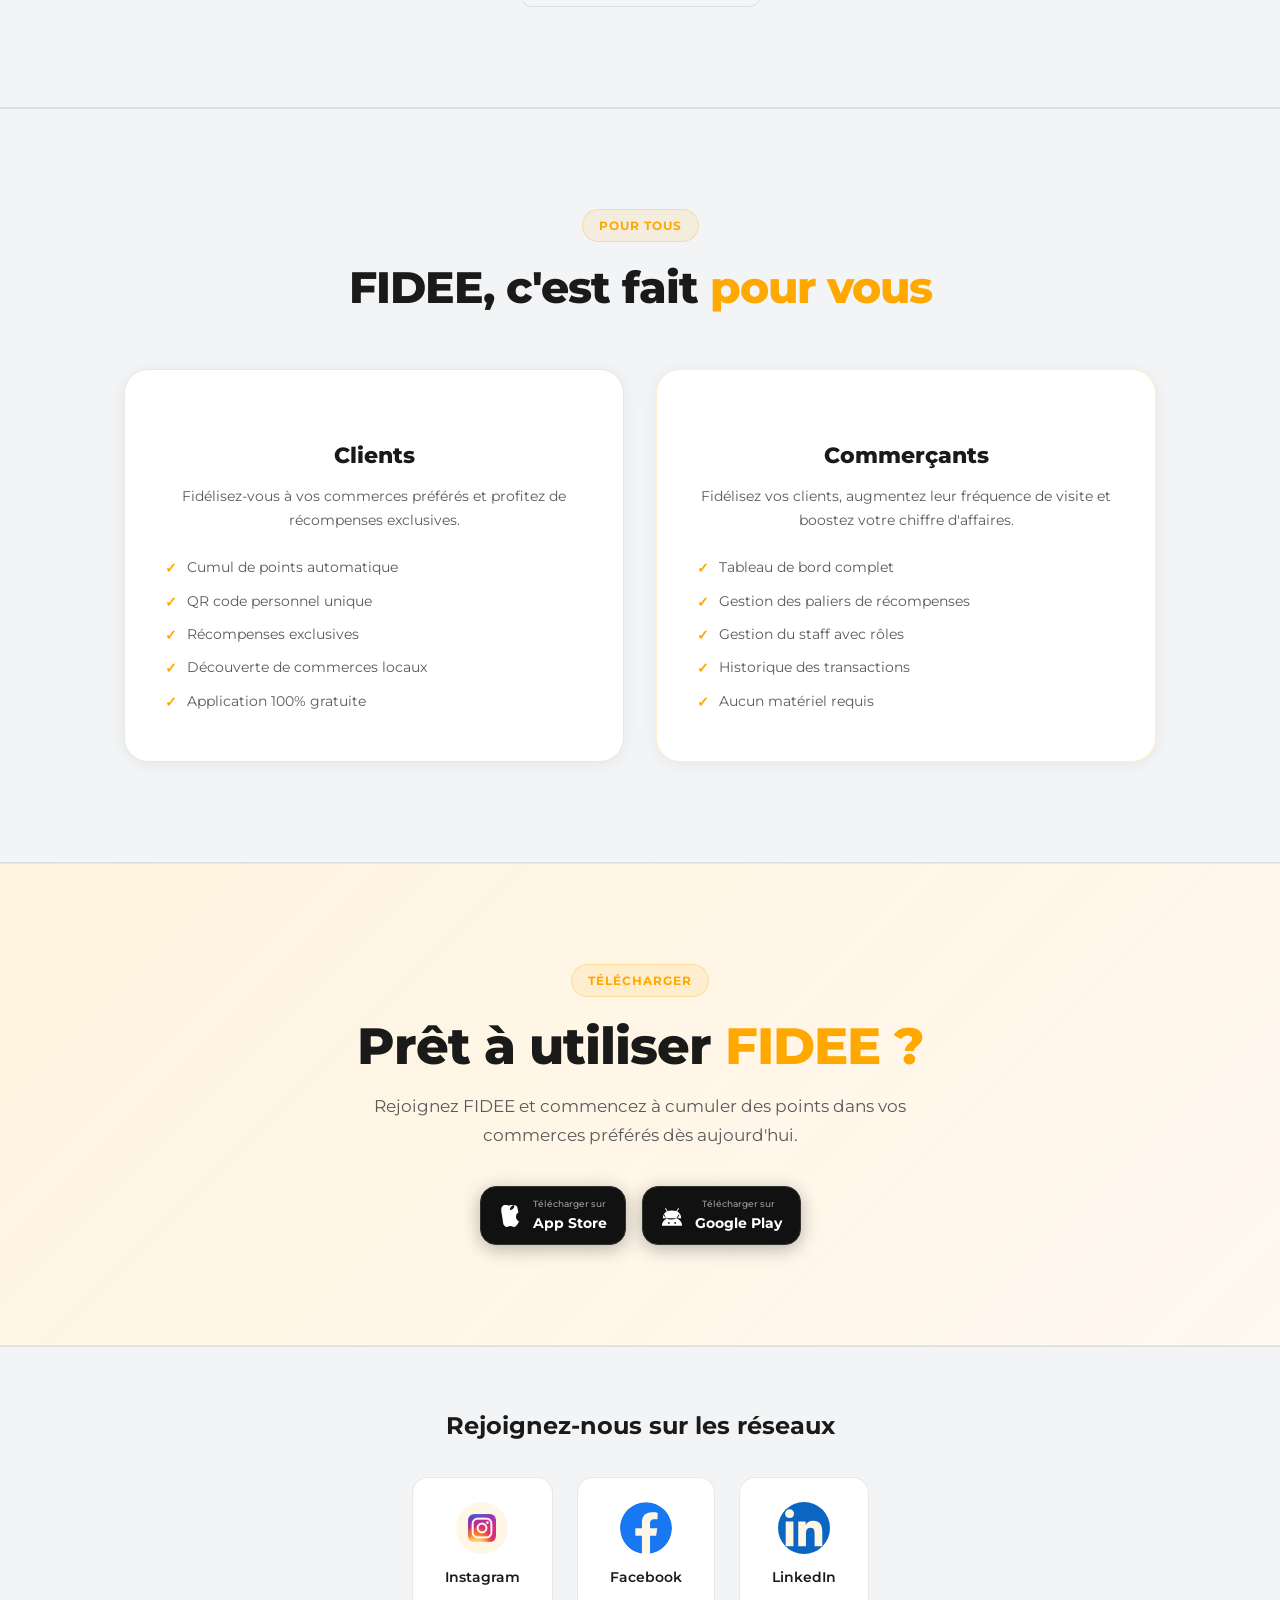
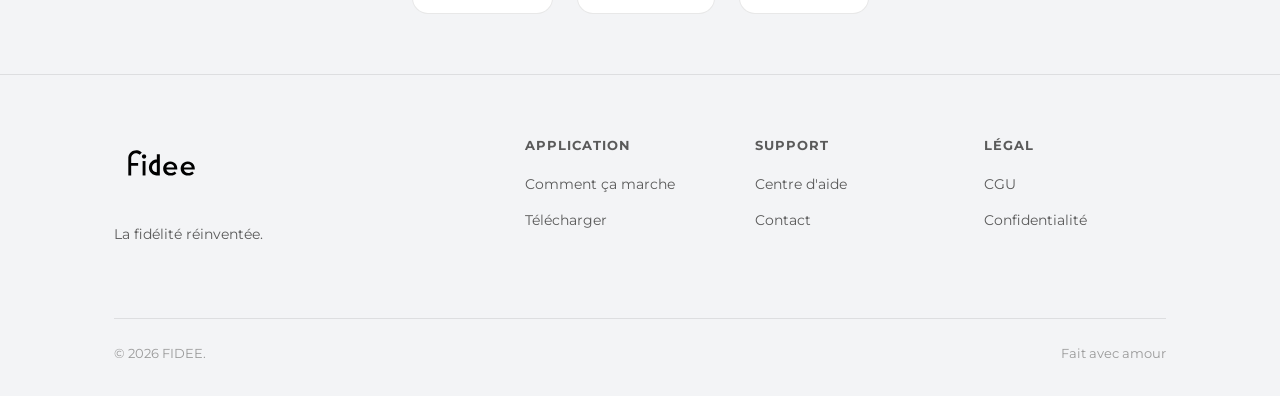
==== commit 9ca4e266: "bouton téléchargement" ====
--- a/index.html
+++ b/index.html
@@ -396,44 +396,52 @@
       display: flex;
       align-items: center;
       gap: 12px;
-      background: #FFFFFF;
-      border: 1.5px solid var(--border);
+      background: #111111;
+      border: 1.5px solid #333;
       border-radius: var(--radius);
-      padding: 10px 16px;
+      padding: 10px 18px;
       text-decoration: none;
-      color: var(--text);
-      transition: all 0.2s;
+      color: #FFFFFF;
+      transition: all 0.25s;
       min-width: 140px;
-      box-shadow: 0 2px 12px rgba(0,0,0,0.08);
+      box-shadow: 0 4px 18px rgba(0,0,0,0.28);
     }
 
     .store-btn:hover {
       border-color: var(--primary);
-      transform: translateY(-2px);
+      transform: translateY(-3px);
+      box-shadow: 0 8px 28px rgba(255,168,0,0.22);
     }
 
     .store-btn-disabled {
-      opacity: 0.6;
+      opacity: 0.5;
       cursor: not-allowed;
-      background: #F5F5F5;
+      background: #2A2A2A;
     }
 
     .store-btn-disabled:hover {
       transform: none;
-      border-color: var(--border);
-    }
-
-    .store-btn-icon { font-size: 24px; }
+      border-color: #333;
+      box-shadow: 0 4px 18px rgba(0,0,0,0.28);
+    }
+
+    .store-btn-icon {
+      display: flex;
+      align-items: center;
+      justify-content: center;
+      flex-shrink: 0;
+    }
 
     .store-btn-sub {
       font-size: 9px;
-      color: var(--text-secondary);
+      color: rgba(255,255,255,0.6);
       font-weight: 500;
     }
 
     .store-btn-name {
       font-size: 14px;
       font-weight: 700;
+      color: #FFFFFF;
     }
 
     /* SOCIAL SECTION */
@@ -575,14 +583,14 @@
         </p>
         <div class="hero-btns">
           <a href="https://apps.apple.com/fr/app/fidee/id6761279817" class="store-btn">
-            <span class="store-btn-icon"></span>
+            <span class="store-btn-icon"><svg width="22" height="22" viewBox="0 0 814 1000" fill="white"><path d="M788.1 340.9c-5.8 4.5-108.2 62.2-108.2 190.5 0 148.4 130.3 200.9 134.2 202.2-.6 3.2-20.7 71.9-68.7 141.9-42.8 61.6-87.5 123.1-155.5 123.1s-85.5-39.5-164-39.5c-76 0-103.7 40.8-165.9 40.8s-105-57.8-155.5-127.4C46 442.9 8.1 330.3 8.1 221.1c0-154.9 99.7-235.9 197.8-235.9 64.2 0 117.5 42.1 156.6 42.1 37.3 0 99-44.9 172.3-44.9 28.2 0 126 2.6 198.3 99.2zm-234-181.5c31.1-36.9 53.1-88.1 53.1-139.3 0-7.1-.6-14.3-1.9-20.1-50.6 1.9-110.8 33.7-147.1 75.8-28.5 32.4-55.1 83.6-55.1 135.5 0 7.8 1.3 15.6 1.9 18.1 3.2.6 8.4 1.3 13.6 1.3 45.4 0 102.5-30.4 135.5-71.3z"/></svg></span>
             <div>
               <div class="store-btn-sub" data-fr="Télécharger sur" data-en="Download on">Télécharger sur</div>
               <div class="store-btn-name">App Store</div>
             </div>
           </a>
           <a href="telechargement-android.html" class="store-btn">
-            <span class="store-btn-icon"></span>
+            <span class="store-btn-icon"><svg width="22" height="22" viewBox="0 0 24 24" fill="white"><path d="M17.523 15.341 19.94 11.1a.48.48 0 0 0-.175-.656.48.48 0 0 0-.656.175l-2.448 4.239a15.274 15.274 0 0 1-5.662 1.069 15.274 15.274 0 0 1-5.662-1.069L3.889 10.62a.481.481 0 1 0-.832.481l2.418 4.241C2.715 16.842 1.059 19.477 1 22.5h22c-.059-3.023-1.715-5.658-4.477-7.159zM8.5 20.5a1 1 0 1 1 0-2 1 1 0 0 1 0 2zm7 0a1 1 0 1 1 0-2 1 1 0 0 1 0 2zM6.309 7.105l-1.73-2.998a.48.48 0 0 1 .175-.656.48.48 0 0 1 .656.175l1.75 3.031A14.945 14.945 0 0 1 12 5.979c1.691 0 3.31.287 4.84.678l1.75-3.031a.48.48 0 0 1 .656-.175.48.48 0 0 1 .175.656l-1.73 2.998C20.122 8.307 22 11.01 22 14.5H2c0-3.49 1.878-6.193 4.309-7.395z"/></svg></span>
             <div>
               <div class="store-btn-sub" data-fr="Télécharger sur" data-en="Download on">Télécharger sur</div>
               <div class="store-btn-name">Google Play</div>
@@ -725,14 +733,14 @@
     </p>
     <div class="store-btns">
       <a href="https://apps.apple.com/fr/app/fidee/id6761279817" class="store-btn">
-        <span class="store-btn-icon"></span>
+        <span class="store-btn-icon"><svg width="22" height="22" viewBox="0 0 814 1000" fill="white"><path d="M788.1 340.9c-5.8 4.5-108.2 62.2-108.2 190.5 0 148.4 130.3 200.9 134.2 202.2-.6 3.2-20.7 71.9-68.7 141.9-42.8 61.6-87.5 123.1-155.5 123.1s-85.5-39.5-164-39.5c-76 0-103.7 40.8-165.9 40.8s-105-57.8-155.5-127.4C46 442.9 8.1 330.3 8.1 221.1c0-154.9 99.7-235.9 197.8-235.9 64.2 0 117.5 42.1 156.6 42.1 37.3 0 99-44.9 172.3-44.9 28.2 0 126 2.6 198.3 99.2zm-234-181.5c31.1-36.9 53.1-88.1 53.1-139.3 0-7.1-.6-14.3-1.9-20.1-50.6 1.9-110.8 33.7-147.1 75.8-28.5 32.4-55.1 83.6-55.1 135.5 0 7.8 1.3 15.6 1.9 18.1 3.2.6 8.4 1.3 13.6 1.3 45.4 0 102.5-30.4 135.5-71.3z"/></svg></span>
         <div>
           <div class="store-btn-sub" data-fr="Télécharger sur" data-en="Download on">Télécharger sur</div>
           <div class="store-btn-name">App Store</div>
         </div>
       </a>
       <a href="telechargement-android.html" class="store-btn">
-        <span class="store-btn-icon"></span>
+        <span class="store-btn-icon"><svg width="22" height="22" viewBox="0 0 24 24" fill="white"><path d="M17.523 15.341 19.94 11.1a.48.48 0 0 0-.175-.656.48.48 0 0 0-.656.175l-2.448 4.239a15.274 15.274 0 0 1-5.662 1.069 15.274 15.274 0 0 1-5.662-1.069L3.889 10.62a.481.481 0 1 0-.832.481l2.418 4.241C2.715 16.842 1.059 19.477 1 22.5h22c-.059-3.023-1.715-5.658-4.477-7.159zM8.5 20.5a1 1 0 1 1 0-2 1 1 0 0 1 0 2zm7 0a1 1 0 1 1 0-2 1 1 0 0 1 0 2zM6.309 7.105l-1.73-2.998a.48.48 0 0 1 .175-.656.48.48 0 0 1 .656.175l1.75 3.031A14.945 14.945 0 0 1 12 5.979c1.691 0 3.31.287 4.84.678l1.75-3.031a.48.48 0 0 1 .656-.175.48.48 0 0 1 .175.656l-1.73 2.998C20.122 8.307 22 11.01 22 14.5H2c0-3.49 1.878-6.193 4.309-7.395z"/></svg></span>
         <div>
           <div class="store-btn-sub" data-fr="Télécharger sur" data-en="Download on">Télécharger sur</div>
           <div class="store-btn-name">Google Play</div>
